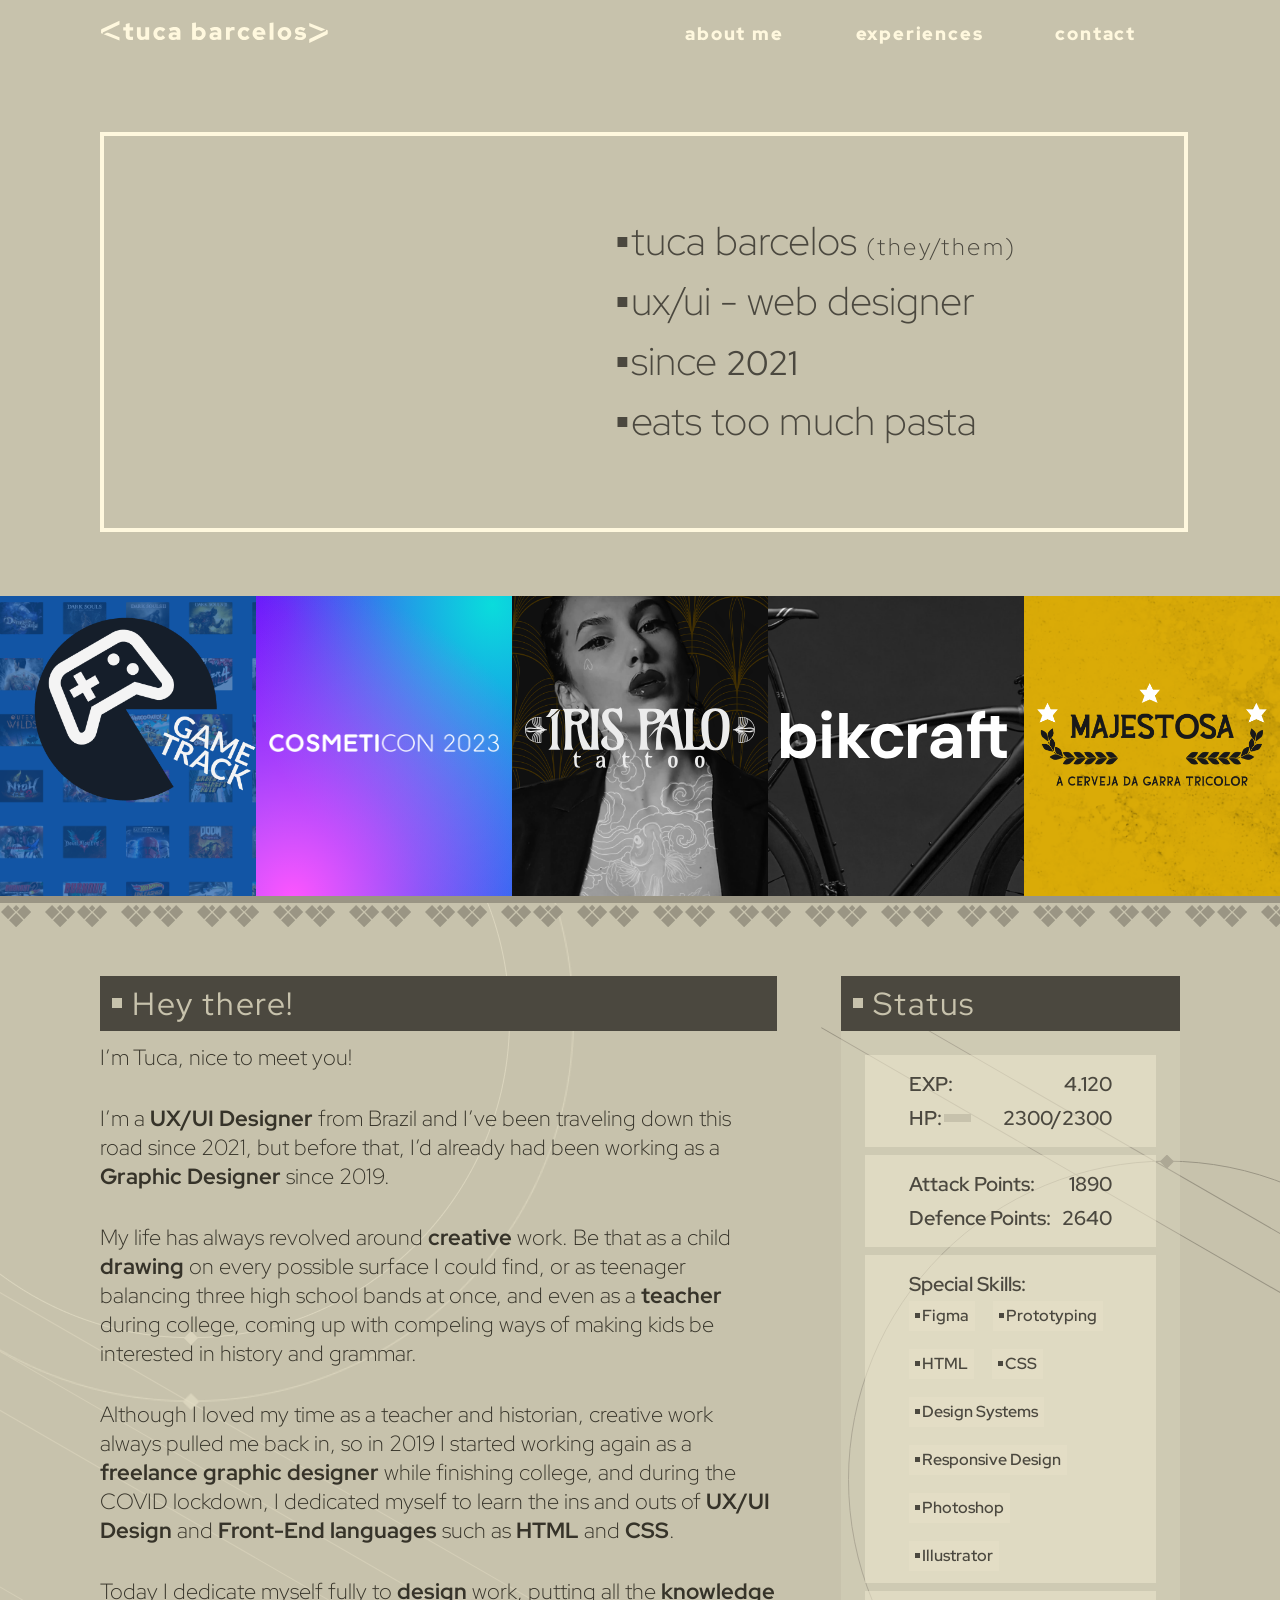
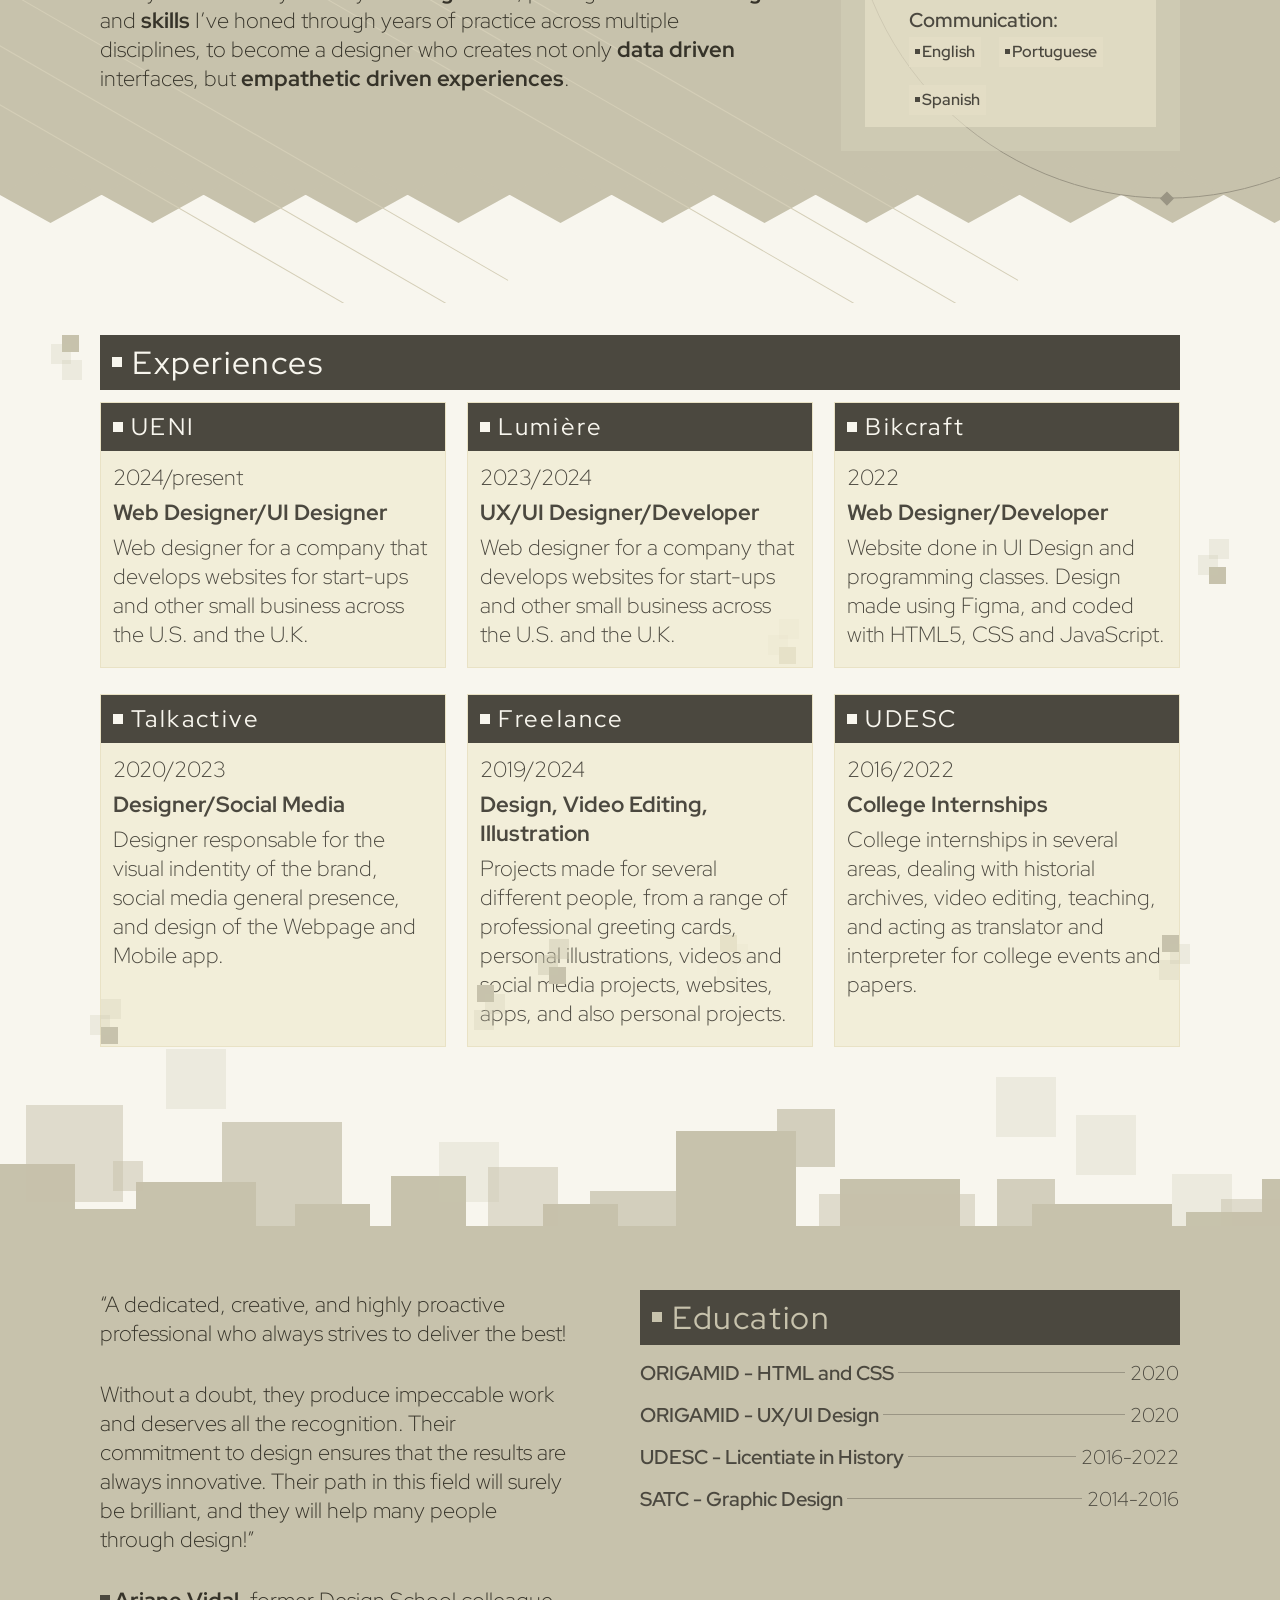
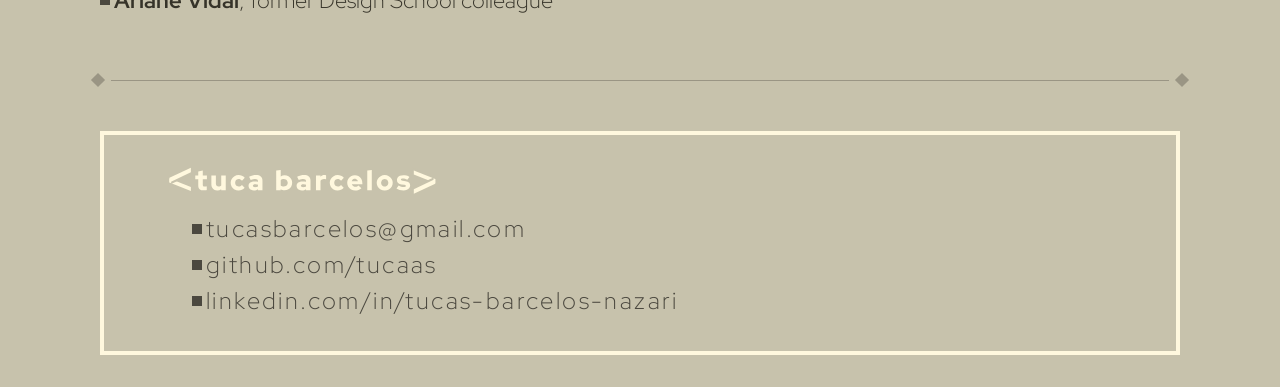
==== index.html @ 13104333 "footer" ====
<!DOCTYPE html>
<html lang="pt-br">

<head>
  <meta charset="UTF-8">
  <meta property='og:title' content='tuca barcelos design' />
  <meta property='og:image' content='https://raw.githubusercontent.com/tucaas/portfolio/main/img/card.png' />
  <meta property='og:description' content='Home page for tucas barcelos design' />
  <meta property='og:url' content='https://tucaas.github.io/portfolio/' />
  <meta property='og:image:width' content='1200' />
  <meta property='og:image:height' content='627' />
  <meta name="viewport" content="width=device-width, initial-scale=1.0">
  <meta property='og:type' content='website' />
  <title>tucas barcelos - UX/UI Designer</title>
  <link rel="icon" type="image/x-icon" href="./img/navicon (3).svg">
  <link rel="preconnect" href="https://fonts.googleapis.com">
  <link rel="preconnect" href="https://fonts.gstatic.com" crossorigin>
  <link href="https://fonts.googleapis.com/css2?family=Red+Hat+Display:ital,wght@0,300;0,400;0,500;0,600;0,700;0,800;0,900;1,300;1,400;1,500;1,600;1,700;1,800;1,900&display=swap" rel="stylesheet">

  <meta name="description" content="UX/UI and Web Designer based in Brazil">
  <link rel="stylesheet" href="./css/style.css">
</head>

<body>
  <header class="container" id="header-menu">
    <div class="header">
      <div class="header-img">
        <a href="./index.html">
          <img src="./img/logo.svg" alt="tuca barcelos">
        </a>
      </div>
      <ul class="header-menu">
        <li><a class="c1 fmenu" href="">about me</a></li>
        <li><a class="c1 fmenu" href="">experiences</a></li>
        <li><a class="c1 fmenu" href="">contact</a></li>
      </ul>
      <div class="dropdown">
        <button class="dropbtn">
          <div class="burger">
            <span></span>
            <span></span>
            <span></span>
            <span></span>
          </div>
        </button>
        <div class="dropdown-content">
          <a class="c1 fmenu" href="./index.html">home</a>
          <a class="c1 fmenu" href="./about.html">about me</a>
          <a class="c1 fmenu" href="./contact.html">contact</a>
        </div>
      </div>
    </div>
  </header>

  <main class="container" id="hero">
    <div class="container-2">
      <div class="frame">
        <div class="outras-info">
          <img class="foto" src="./img/fotobuni.png" alt="">
          <div class="intro-txt">
            <div class="intr-txt-info">
              <div class="tinysquare1"></div>
              <h1 class="fmain nc-c">tuca barcelos <span class="fscroll">(they/them)</span></h1>
            </div>
            <div class="intr-txt-info">
              <div class="tinysquare1"></div>
              <h1 class="fmain nc-c">ux/ui - web designer</h1>
            </div>
            <div class="intr-txt-info">
              <div class="tinysquare1"></div>
              <h1 class="fmain nc-c">since <span class="fn">2021</span></h1>
            </div>
            <div class="intr-txt-info">
              <div class="tinysquare1"></div>
              <h1 class="fmain nc-c">eats too much pasta</h1>
            </div>
          </div>
        </div>
      </div>
    </div>
  </main>


  <section id="work" class="work-bg">
    <div class="portfolio">
      <div class="work work1 gt">
        <div class="gt-bg1"><img src="./img/gt-bg1.png" alt=""></div>
        <div class="gt-bg1-2"><img src="./img/gt-bg1.png" alt=""></div>
        <div class="gt-bg2"><img src="./img/gt-bg2.png" alt=""></div>
        <div class="gt-bg3"><img src="./img/gt-bg2.png" alt=""></div>
        <div class="gt-logo"><img src="./img/gt-logo.png" alt=""></div>
        <div class="link-container">
          <div class="internal-container">
            <h2 class="nc0 fs work-text">game track</h2>
            <div class="separator"></div>
            <a class="link-box" href="">
              <h2 class="nc0 fscroll work-text">ux/ui design - mobile app</h2>
              <h2 class="nc0 fscroll learn-text">learn more</h2>
            </a>
          </div>
        </div>
      </div>
      <div class="work work2 cosmeticon">
        <div class="cosmeticon-title"><img src="./img/COSMETICON 2023.png" alt=""></div>
        <div class="link-container">
          <div class="internal-container">
            <h2 class="nc0 fs work-text">cosmeticon 2023</h2>
            <div class="separator"></div>
            <a class="link-box" href="">
              <h2 class="nc0 fscroll work-text">ux/ui design</h2>
              <h2 class="nc0 fscroll learn-text">learn more</h2>
            </a>
          </div>
        </div>
      </div>
      <div class="work work3 iris">
        <div class="iris-bg2"><img src="./img/íris header 6 1.png" alt=""></div>
        <div class="iris-logo"><img src="./img/logo desktop w.svg" alt=""></div>
        <div class="link-container">
          <div class="internal-container">
            <h2 class="nc0 fs work-text">íris palo tattoo</h2>
            <div class="separator"></div>
            <a class="link-box" href="">
              <h2 class="nc0 fscroll work-text">ux/ui design - graphic design</h2>
              <h2 class="nc0 fscroll learn-text">learn more</h2>
            </a>
          </div>
        </div>
      </div>
      <div class="work work4 bike">
        <div class="bike-title"><img src="./img/bikcraft.svg" alt=""></div>
        <div class="link-container">
          <div class="internal-container">
            <h2 class="nc0 fs work-text">bikcraft</h2>
            <div class="separator"></div>
            <a class="link-box" href="">
              <h2 class="nc0 fscroll work-text">ux/ui design</h2>
              <h2 class="nc0 fscroll learn-text">learn more</h2>
            </a>
          </div>
        </div>
      </div>
      <div class="work work5 majestosa">
        <div class="majestosa-title"><img src="./img/majestosa.png" alt=""></div>
        <div class="link-container">
          <div class="internal-container">
            <h2 class="nc0 fs work-text">majestosa</h2>
            <div class="separator"></div>
            <a class="link-box" href="">
              <h2 class="nc0 fscroll work-text">graphic design</h2>
              <h2 class="nc0 fscroll learn-text">learn more</h2>
            </a>
          </div>
        </div>
      </div>
    </div>
    <div class="separator-port"></div>
  </section>

  <section id="about" class="about-bg">
    <div class="spinny1">
      <img class="spinny-in" src="./img/spinny.png" alt="">
      <img class="spinny-out" src="./img/spinny.png" alt="">
      <div class="lines-1">
        <div class="line1"></div>
        <div class="line1"></div>
        <div class="line1"></div>
      </div>
      <div class="lines-2">
        <div class="line1"></div>
        <div class="line1"></div>
        <div class="line1"></div>
      </div>
    </div>
    <div class="spinny-2">
      <img class="spinny-r" src="./img/spinny2.svg" alt="">
      <div class="lines-3">
        <div class="line7"></div>
        <div class="line7"></div>
      </div>
    </div>
    <div class="container about">
      <div class="about-txt">
        <div class="about-title">
          <div class="tinysquare"></div>
          <h3 class="nc3 st">Hey there!</h3>
        </div>
        <div class="about-txt-long">
          <p class="nc-c1 sp">I’m Tuca, nice to meet you!</p>
          <p class="nc-c1 sp">I’m a <strong>UX/UI Designer</strong> from Brazil and I’ve been traveling down this road since 2021, but before that, I’d already had been working as a <strong>Graphic Designer</strong> since 2019. </p>
          <p class="nc-c1 sp">My life has always revolved around <strong>creative</strong> work. Be that as a child <strong>drawing</strong> on every possible surface I could find, or as teenager balancing three high school bands at once, and even as a <strong>teacher</strong> during college, coming up with compeling ways of making kids be interested in history and grammar.</p>
          <p class="nc-c1 sp">Although I loved my time as a teacher and historian, creative work always pulled me back in, so in 2019 I started working again as a <strong>freelance graphic designer</strong> while finishing college, and during the COVID lockdown, I dedicated myself to learn the ins and outs of <strong>UX/UI Design</strong> and <strong>Front-End languages</strong> such as <strong>HTML</strong> and <strong>CSS</strong>.</p>
          <p class="nc-c1 sp">Today I dedicate myself fully to <strong>design</strong> work, putting all the <strong>knowledge</strong> and <strong>skills</strong> I’ve honed through years of practice across multiple disciplines, to become a designer who creates not only <strong>data driven</strong> interfaces, but <strong>empathetic driven experiences</strong>.</p>
        </div>
      </div>
      <div class="status-box">
        <div class="about-title">
          <div class="tinysquare"></div>
          <h3 class="nc3 st">Status</h3>
        </div>
        <div class="status-box-bg">
          <div class="status-internal">
            <div class="exp">
              <p class="f1 nc-c">EXP:</p>
              <p class="f1 nc-c">4.120</p>
            </div>
            <div class="hp">
              <p class="f1 nc-c hp-bar">HP:</p>
              <div class="hp-bar-sep"></div>
              <p class="f1 nc-c">2300/2300</p>
            </div>
          </div>
          <div class="status-internal">
            <div class="exp">
              <p class="f1 nc-c">Attack Points:</p>
              <p class="f1 nc-c">1890</p>
            </div>
            <div class="hp">
              <p class="f1 nc-c">Defence Points:</p>
              <p class="f1 nc-c">2640</p>
            </div>
          </div>
          <div class="status-internal">
            <div class="exp">
              <p class="f1 nc-c">Special Skills:</p>
            </div>
            <div class="skills">
              <div class="skill">
                <p class="f2 nc-c">Figma</p>
              </div>
              <div class="skill">
                <p class="f2 nc-c">Prototyping</p>
              </div>
              <div class="skill">
                <p class="f2 nc-c">HTML</p>
              </div>
              <div class="skill">
                <p class="f2 nc-c">CSS</p>
              </div>
              <div class="skill">
                <p class="f2 nc-c">Design Systems</p>
              </div>
              <div class="skill">
                <p class="f2 nc-c">Responsive Design</p>
              </div>
              <div class="skill">
                <p class="f2 nc-c">Photoshop</p>
              </div>
              <div class="skill">
                <p class="f2 nc-c">Illustrator</p>
              </div>
            </div>
          </div>
          <div class="status-internal">
            <div class="exp">
              <p class="f1 nc-c">Communication:</p>
            </div>
            <div class="skills">
              <div class="skill">
                <p class="f2 nc-c">English</p>
              </div>
              <div class="skill">
                <p class="f2 nc-c">Portuguese</p>
              </div>
              <div class="skill">
                <p class="f2 nc-c">Spanish</p>
              </div>
            </div>
          </div>
        </div>
      </div>
    </div>
    </div>
    <div class="separator-about"></div>
  </section>

  <section id="experiences" class="experiences">
    <div class="floaty-bits">
      <div class="floaty floaty1"><img src="./img/floaty.svg" alt=""></div>
      <div class="floaty floaty2"><img src="./img/floaty.svg" alt=""></div>
      <div class="floaty floaty3"><img src="./img/floaty.svg" alt=""></div>
      <div class="floaty floaty4"><img src="./img/floaty.svg" alt=""></div>
      <div class="floaty floaty5"><img src="./img/floaty.svg" alt=""></div>
      <div class="floaty floaty6"><img src="./img/floaty.svg" alt=""></div>
      <div class="floaty floaty7"><img src="./img/floaty.svg" alt=""></div>
      <div class="floaty floaty8"><img src="./img/floaty.svg" alt=""></div>
      <div class="floaty floaty9"><img src="./img/floaty.svg" alt=""></div>
    </div>
    <div class="container epxs">
      <div class="experiences-title">
        <div class="tinysquare-clear"></div>
        <h3 class="nc st">Experiences</h3>
      </div>
      <div class="exp-blocks">
        <div class="exp-block">
          <div class="exp-title">
            <div class="tinysquare-full"></div>
            <h3 class="nc f3">UENI</h3>
          </div>
          <div class="exp-txt">
            <p class="sp nc-c">2024/present</p>
            <p class="sp nc-c"><strong>Web Designer/UI Designer</strong></p>
            <p class="sp nc-c">Web designer for a company that develops websites for start-ups and other small business across the U.S. and the U.K.</p>
          </div>
        </div>
        <div class="exp-block">
          <div class="exp-title">
            <div class="tinysquare-full"></div>
            <h3 class="nc f3">Lumière</h3>
          </div>
          <div class="exp-txt">
            <p class="sp nc-c">2023/2024</p>
            <p class="sp nc-c"><strong>UX/UI Designer/Developer </strong></p>
            <p class="sp nc-c">Web designer for a company that develops websites for start-ups and other small business across the U.S. and the U.K.</p>
          </div>
        </div>
        <div class="exp-block">
          <div class="exp-title">
            <div class="tinysquare-full"></div>
            <h3 class="nc f3">Bikcraft</h3>
          </div>
          <div class="exp-txt">
            <p class="sp nc-c">2022</p>
            <p class="sp nc-c"><strong>Web Designer/Developer </strong></p>
            <p class="sp nc-c">Website done in UI Design and programming classes. Design made using Figma, and coded with HTML5, CSS and JavaScript.</p>
          </div>
        </div>
        <div class="exp-block">
          <div class="exp-title">
            <div class="tinysquare-full"></div>
            <h3 class="nc f3">Talkactive</h3>
          </div>
          <div class="exp-txt">
            <p class="sp nc-c">2020/2023</p>
            <p class="sp nc-c"><strong>Designer/Social Media</strong></p>
            <p class="sp nc-c">Designer responsable for the visual indentity of the brand, social media general presence, and design of the Webpage and Mobile app.</p>
          </div>
        </div>
        <div class="exp-block">
          <div class="exp-title">
            <div class="tinysquare-full"></div>
            <h3 class="nc f3">Freelance</h3>
          </div>
          <div class="exp-txt">
            <p class="sp nc-c">2019/2024</p>
            <p class="sp nc-c"><strong>Design, Video Editing, Illustration </strong></p>
            <p class="sp nc-c">Projects made for several different people, from a range of professional greeting cards, personal illustrations, videos and social media projects, websites, apps, and also personal projects.</p>
          </div>
        </div>
        <div class="exp-block">
          <div class="exp-title">
            <div class="tinysquare-full"></div>
            <h3 class="nc f3">UDESC</h3>
          </div>
          <div class="exp-txt">
            <p class="sp nc-c">2016/2022</p>
            <p class="sp nc-c"><strong>College Internships</strong></p>
            <p class="sp nc-c">College internships in several areas, dealing with historial archives, video editing, teaching, and acting as translator and interpreter for college events and papers. </p>
          </div>
        </div>
      </div>
    </div>
    <div class="separator-exp"></div>
  </section>

  <section id="education" class="education-bg">
    <div class="container education">
      <div class="reviews">
        <div class="review-txt">
          <p class="nc-c1 sp">“A dedicated, creative, and highly proactive professional who always strives to deliver the best!</p>
          <p class="nc-c1 sp">Without a doubt, they produce impeccable work and deserves all the recognition. Their commitment to design ensures that the results are always innovative. Their path in this field will surely be brilliant, and they will help many people through design!”</p>
          <div class="friend">
            <div class="tinysquare1"></div>
            <p class="nc-c1 sp">
              <strong>Ariane Vidal</strong>, former Design School colleague
            </p>
          </div>
        </div>
      </div>
      <div class="education-box">
        <div class="about-title">
          <div class="tinysquare"></div>
          <h3 class="nc3 st">Education</h3>
        </div>
        <div class="educations">
          <div class="edu-internal">
            <p class="f1 nc-c place">ORIGAMID - HTML and CSS</p>
            <div class="separator-edu"></div>
            <p class="f1-l nc-c year">2020</p>
          </div>
          <div class="edu-internal">
            <p class="f1 nc-c place">ORIGAMID - UX/UI Design</p>
            <div class="separator-edu"></div>
            <p class="f1-l nc-c year">2020</p>
          </div>
          <div class="edu-internal">
            <p class="f1 nc-c place">UDESC - Licentiate in History</p>
            <div class="separator-edu"></div>
            <p class="f1-l nc-c year">2016-2022</p>
          </div>
          <div class="edu-internal">
            <p class="f1 nc-c place">SATC - Graphic Design</p>
            <div class="separator-edu"></div>
            <p class="f1-l nc-c year">2014-2016</p>
          </div>
        </div>
      </div>
    </div>
    <div class="container">
      <div class="separator-edu-bottom"></div>
    </div>
  </section>

  <footer class="footer-bg">
    <div class="container">
      <div class="footer">
        <div class="footer-img">
          <a href="#header"><img src="./img/logo.svg" alt="tucas barcelos"></a>
        </div>
        <div class="footer-menu">
          <ul class=>
            <li>
              <div class="tinysquare1"></div><a class="email nc-c fscroll" href="mailto:tucasbarcelos@gmail.com">tucasbarcelos@gmail.com</a>
            </li>
            <li>
              <div class="tinysquare1"></div><a class="git nc-c fscroll" href="https://github.com/tucaas">github.com/tucaas</a>
            </li>
            <li>
              <div class="tinysquare1"></div><a class="linke nc-c fscroll" href="https://www.linkedin.com/in/tucas-barcelos-nazari/">linkedin.com/in/tucas-barcelos-nazari</a>
            </li>
          </ul>
        </div>
      </div>
    </div>
  </footer>

</body>


</html>
---- css/style.css ----
@import "./utilities/global.css";
@import "./utilities/colors.css";
@import "./utilities/font.css";

@import "./home/home.css";
@import "./home/about.css";
@import "./home/exp.css";
@import "./home/port.css";
@import "./home/edu.css";

@import "./projects/gametrack.css";
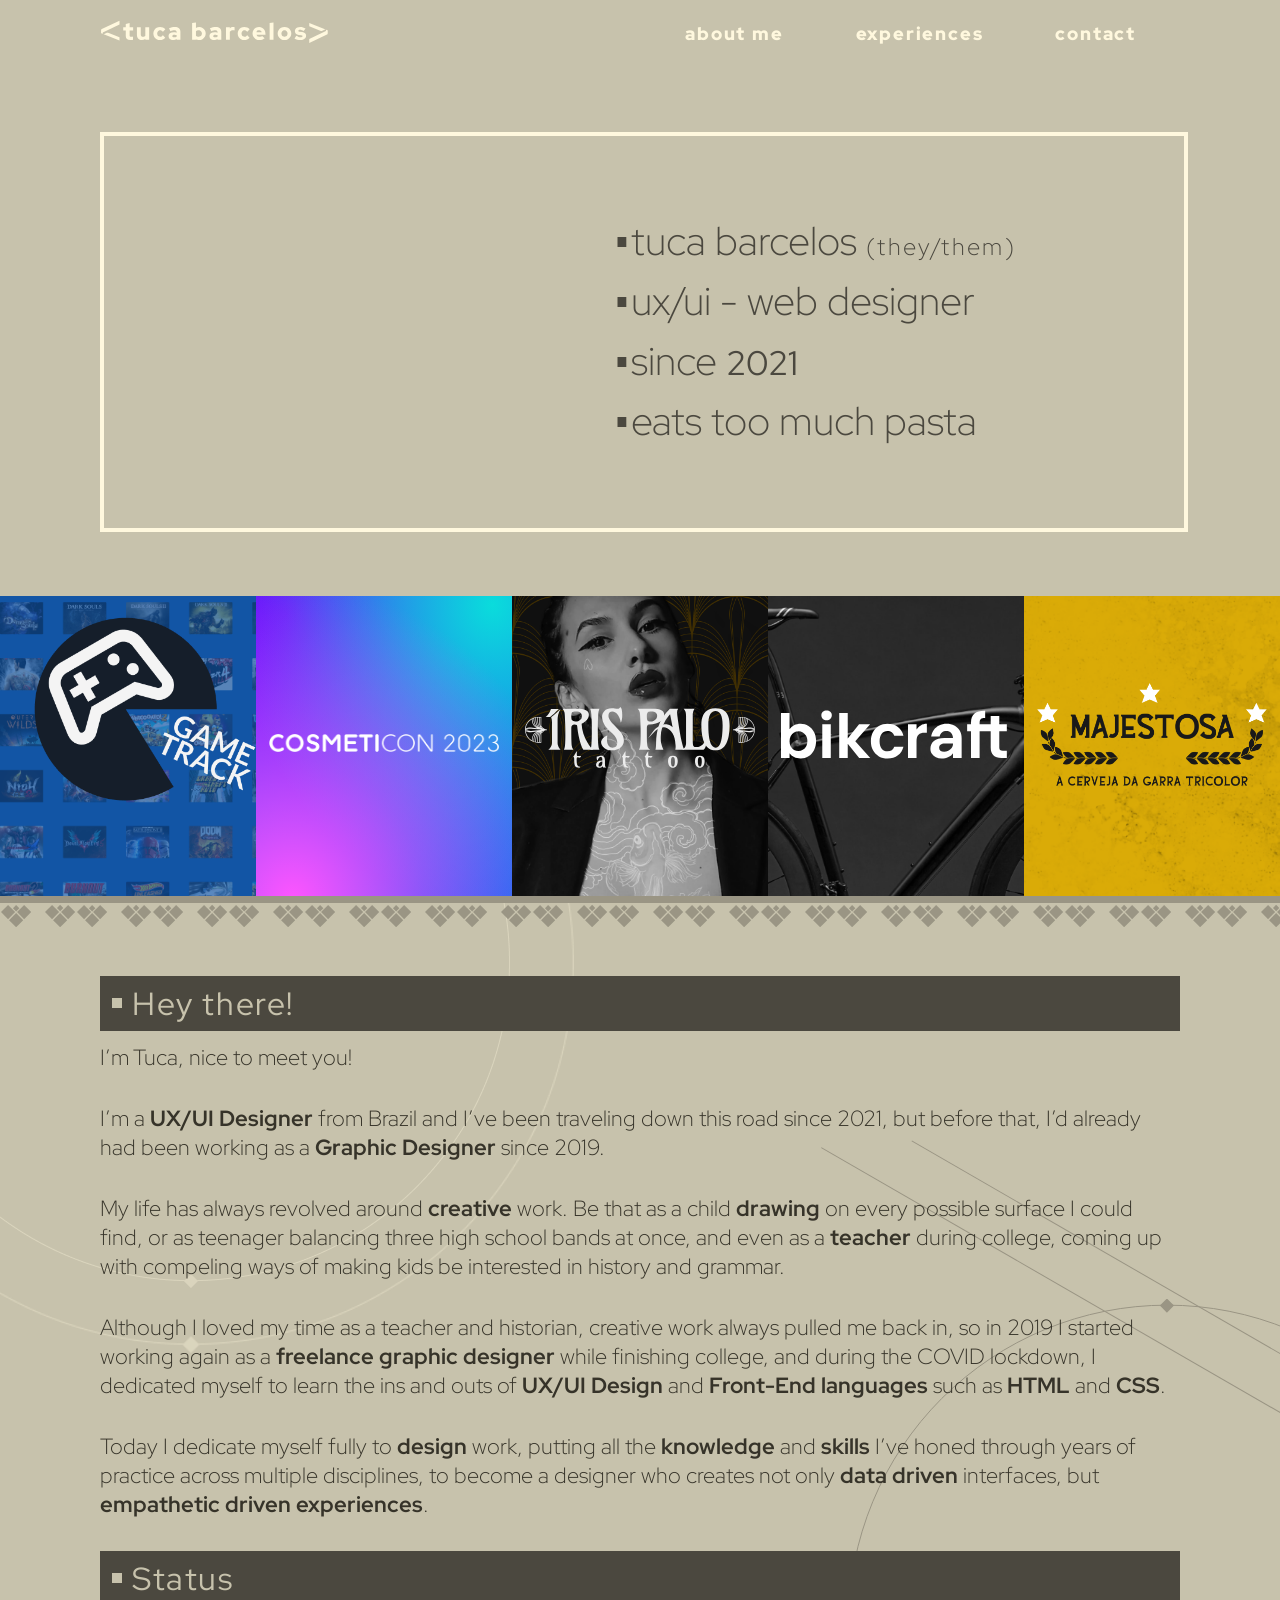
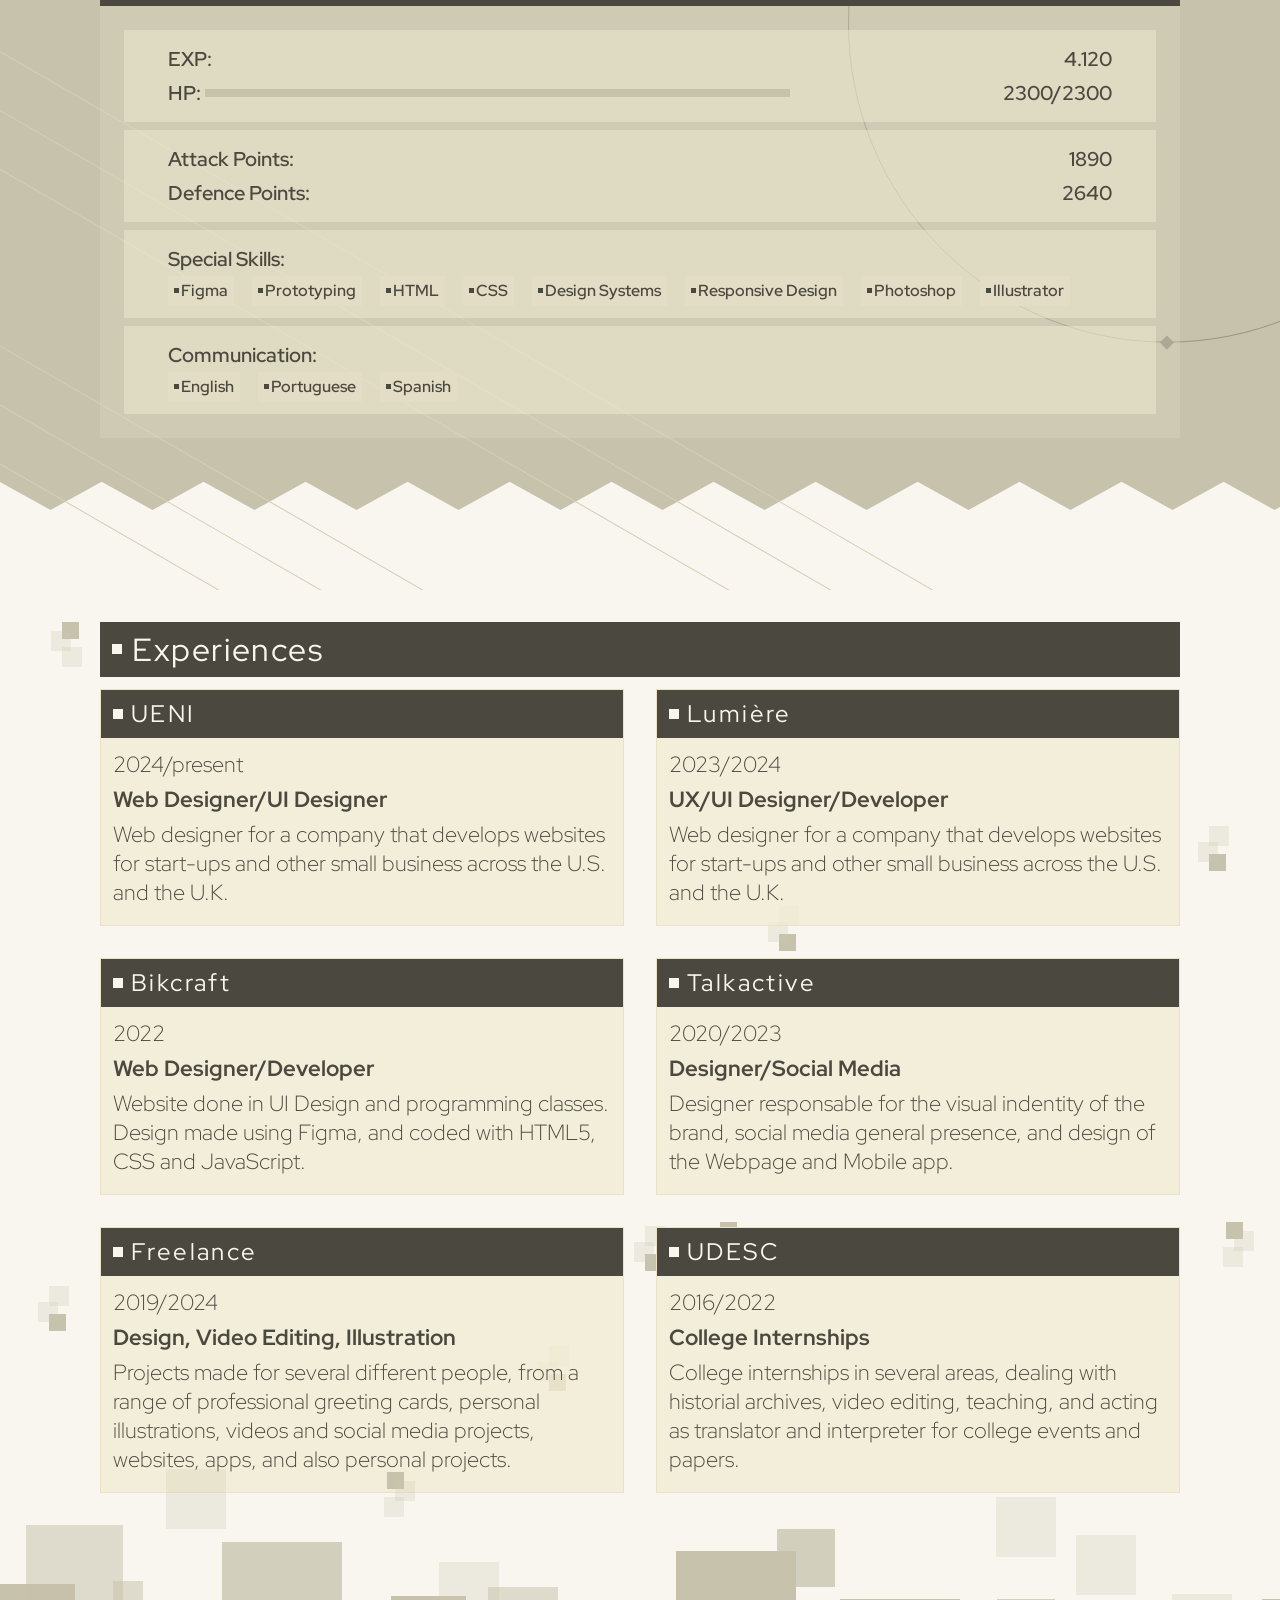
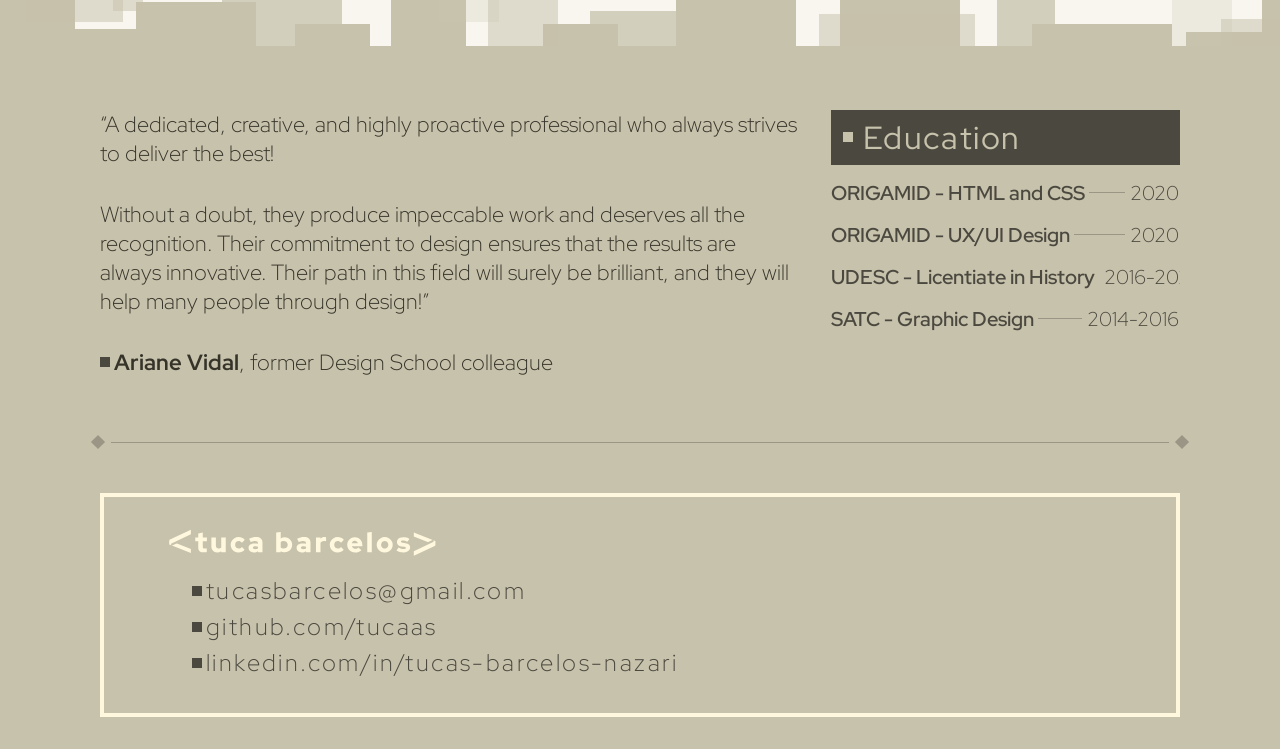
==== commit d122eb32: "mobile" ====
--- a/index.html
+++ b/index.html
@@ -205,8 +205,10 @@
               <p class="f1 nc-c">4.120</p>
             </div>
             <div class="hp">
-              <p class="f1 nc-c hp-bar">HP:</p>
-              <div class="hp-bar-sep"></div>
+              <div class="left-align">
+                <p class="f1 nc-c hp-bar">HP:</p>
+                <div class="hp-bar-sep"></div>
+              </div>
               <p class="f1 nc-c">2300/2300</p>
             </div>
           </div>
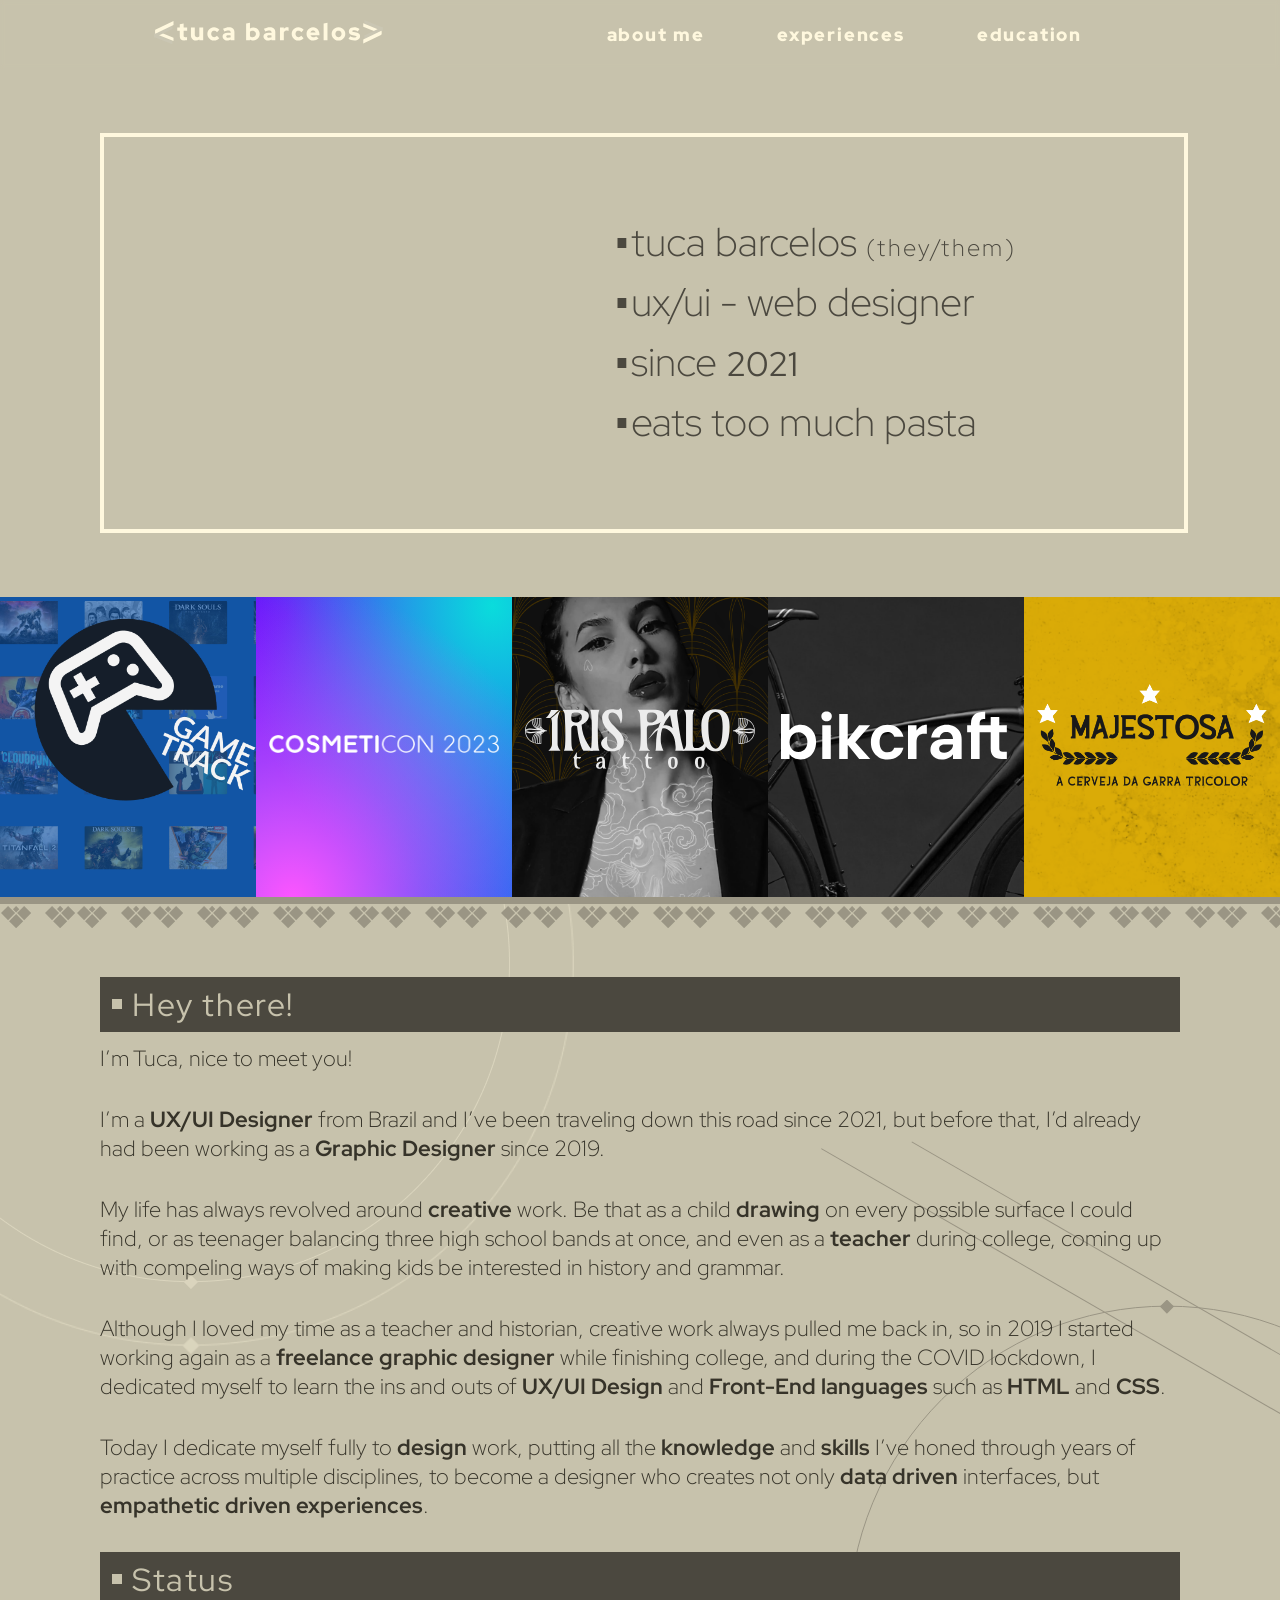
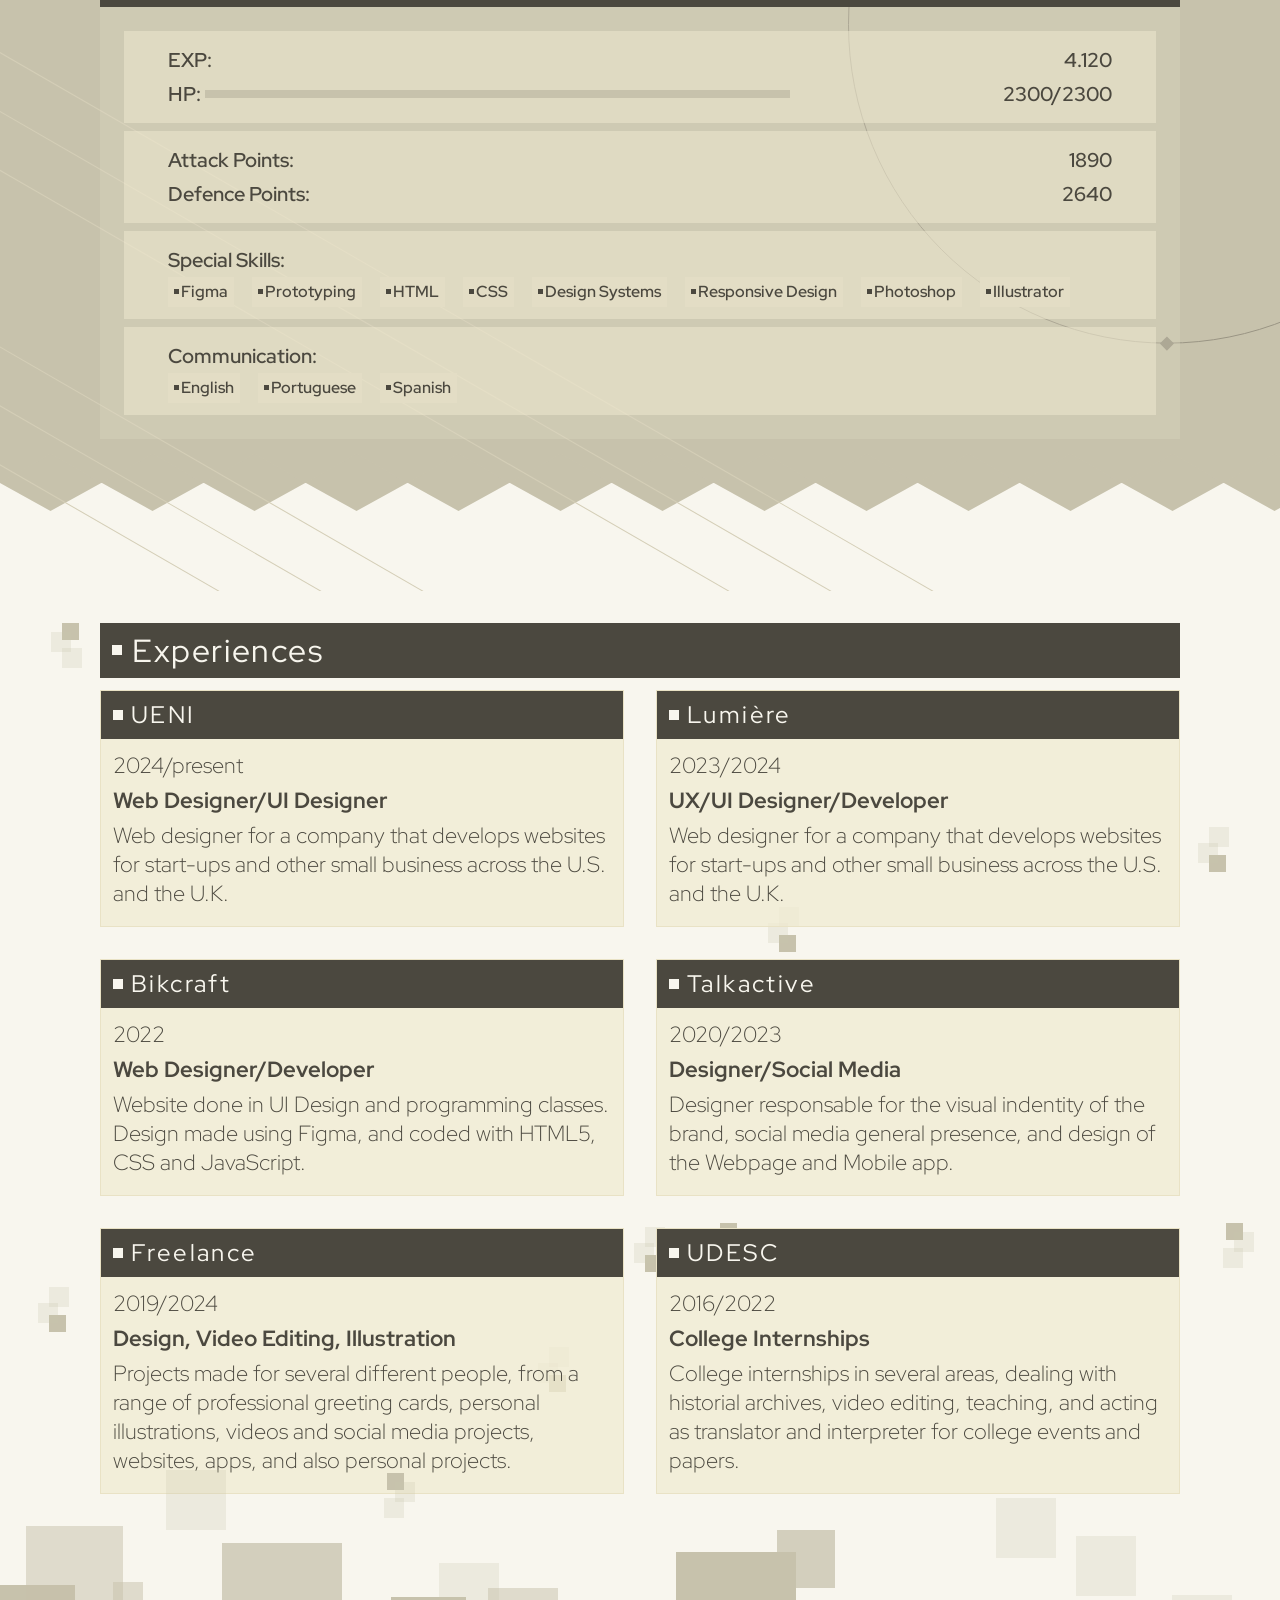
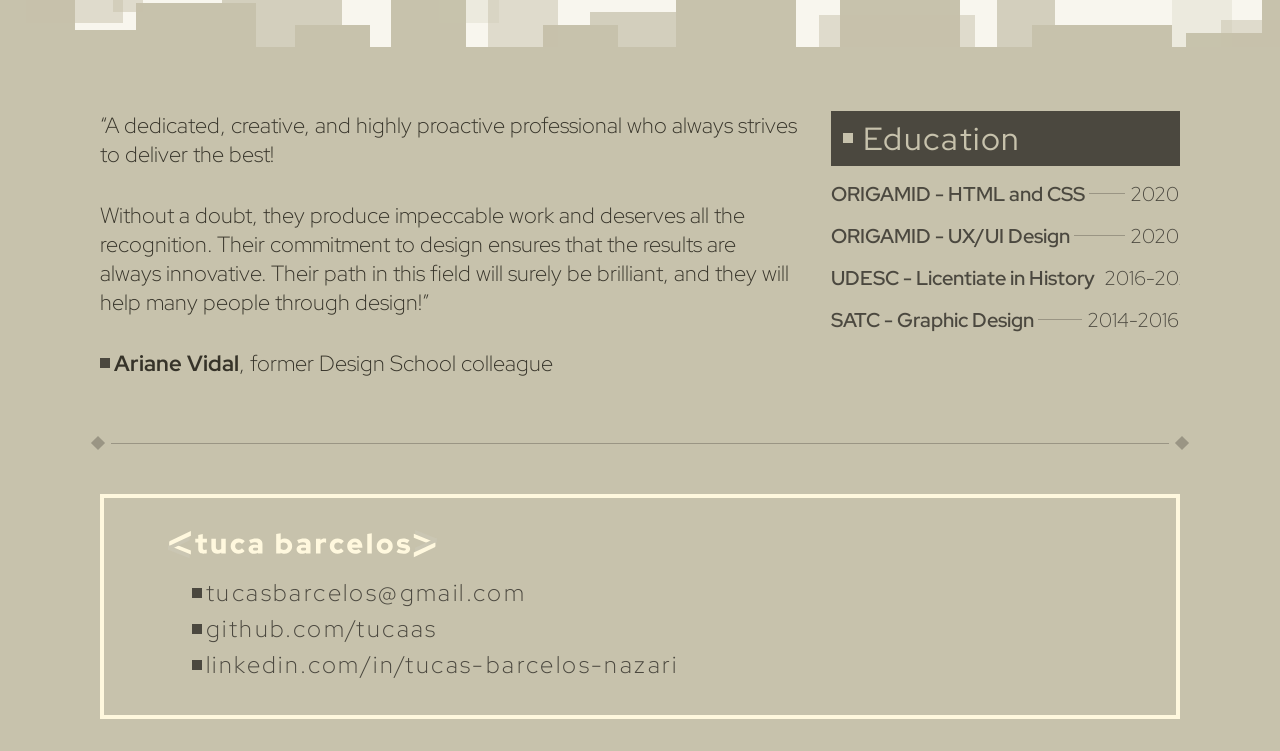
==== commit c6f99826: "new pages" ====
--- a/index.html
+++ b/index.html
@@ -19,36 +19,22 @@
 
   <meta name="description" content="UX/UI and Web Designer based in Brazil">
   <link rel="stylesheet" href="./css/style.css">
+  <script src="./js/script.js"></script>
 </head>
 
 <body>
-  <header class="container" id="header-menu">
-    <div class="header">
+  <header class="header-bg" id="header-menu">
+    <div class="container header">
       <div class="header-img">
-        <a href="./index.html">
-          <img src="./img/logo.svg" alt="tuca barcelos">
+        <a href="#header-menu">
+          <img src="./img/logo-n.svg" alt="tuca barcelos">
         </a>
       </div>
       <ul class="header-menu">
-        <li><a class="c1 fmenu" href="">about me</a></li>
-        <li><a class="c1 fmenu" href="">experiences</a></li>
-        <li><a class="c1 fmenu" href="">contact</a></li>
+        <li><a class="c1 fmenu" href="/#about">about me</a></li>
+        <li><a class="c1 fmenu" href="/#experiences">experiences</a></li>
+        <li><a class="c1 fmenu" href="/#education">education</a></li>
       </ul>
-      <div class="dropdown">
-        <button class="dropbtn">
-          <div class="burger">
-            <span></span>
-            <span></span>
-            <span></span>
-            <span></span>
-          </div>
-        </button>
-        <div class="dropdown-content">
-          <a class="c1 fmenu" href="./index.html">home</a>
-          <a class="c1 fmenu" href="./about.html">about me</a>
-          <a class="c1 fmenu" href="./contact.html">contact</a>
-        </div>
-      </div>
     </div>
   </header>
 
@@ -84,8 +70,7 @@
   <section id="work" class="work-bg">
     <div class="portfolio">
       <div class="work work1 gt">
-        <div class="gt-bg1"><img src="./img/gt-bg1.png" alt=""></div>
-        <div class="gt-bg1-2"><img src="./img/gt-bg1.png" alt=""></div>
+        <div class="gt-bg-movin"></div>
         <div class="gt-bg2"><img src="./img/gt-bg2.png" alt=""></div>
         <div class="gt-bg3"><img src="./img/gt-bg2.png" alt=""></div>
         <div class="gt-logo"><img src="./img/gt-logo.png" alt=""></div>
@@ -93,7 +78,7 @@
           <div class="internal-container">
             <h2 class="nc0 fs work-text">game track</h2>
             <div class="separator"></div>
-            <a class="link-box" href="">
+            <a class="link-box" href="./gt.html">
               <h2 class="nc0 fscroll work-text">ux/ui design - mobile app</h2>
               <h2 class="nc0 fscroll learn-text">learn more</h2>
             </a>
@@ -106,7 +91,7 @@
           <div class="internal-container">
             <h2 class="nc0 fs work-text">cosmeticon 2023</h2>
             <div class="separator"></div>
-            <a class="link-box" href="">
+            <a class="link-box" href="./cosmeticon.html">
               <h2 class="nc0 fscroll work-text">ux/ui design</h2>
               <h2 class="nc0 fscroll learn-text">learn more</h2>
             </a>
@@ -120,7 +105,7 @@
           <div class="internal-container">
             <h2 class="nc0 fs work-text">íris palo tattoo</h2>
             <div class="separator"></div>
-            <a class="link-box" href="">
+            <a class="link-box" href="./iris.html">
               <h2 class="nc0 fscroll work-text">ux/ui design - graphic design</h2>
               <h2 class="nc0 fscroll learn-text">learn more</h2>
             </a>
@@ -133,7 +118,7 @@
           <div class="internal-container">
             <h2 class="nc0 fs work-text">bikcraft</h2>
             <div class="separator"></div>
-            <a class="link-box" href="">
+            <a class="link-box" href="./bikcraft.html">
               <h2 class="nc0 fscroll work-text">ux/ui design</h2>
               <h2 class="nc0 fscroll learn-text">learn more</h2>
             </a>
@@ -146,7 +131,7 @@
           <div class="internal-container">
             <h2 class="nc0 fs work-text">majestosa</h2>
             <div class="separator"></div>
-            <a class="link-box" href="">
+            <a class="link-box" href="./majestosa.html">
               <h2 class="nc0 fscroll work-text">graphic design</h2>
               <h2 class="nc0 fscroll learn-text">learn more</h2>
             </a>
@@ -417,7 +402,7 @@
     <div class="container">
       <div class="footer">
         <div class="footer-img">
-          <a href="#header"><img src="./img/logo.svg" alt="tucas barcelos"></a>
+          <a href="#header-menu"><img src="./img/logo-n.svg" alt="tucas barcelos"></a>
         </div>
         <div class="footer-menu">
           <ul class=>
--- a/css/style.css
+++ b/css/style.css
@@ -8,4 +8,6 @@
 @import "./home/port.css";
 @import "./home/edu.css";
 
+@import "./works/gt.css";
+
 @import "./projects/gametrack.css";
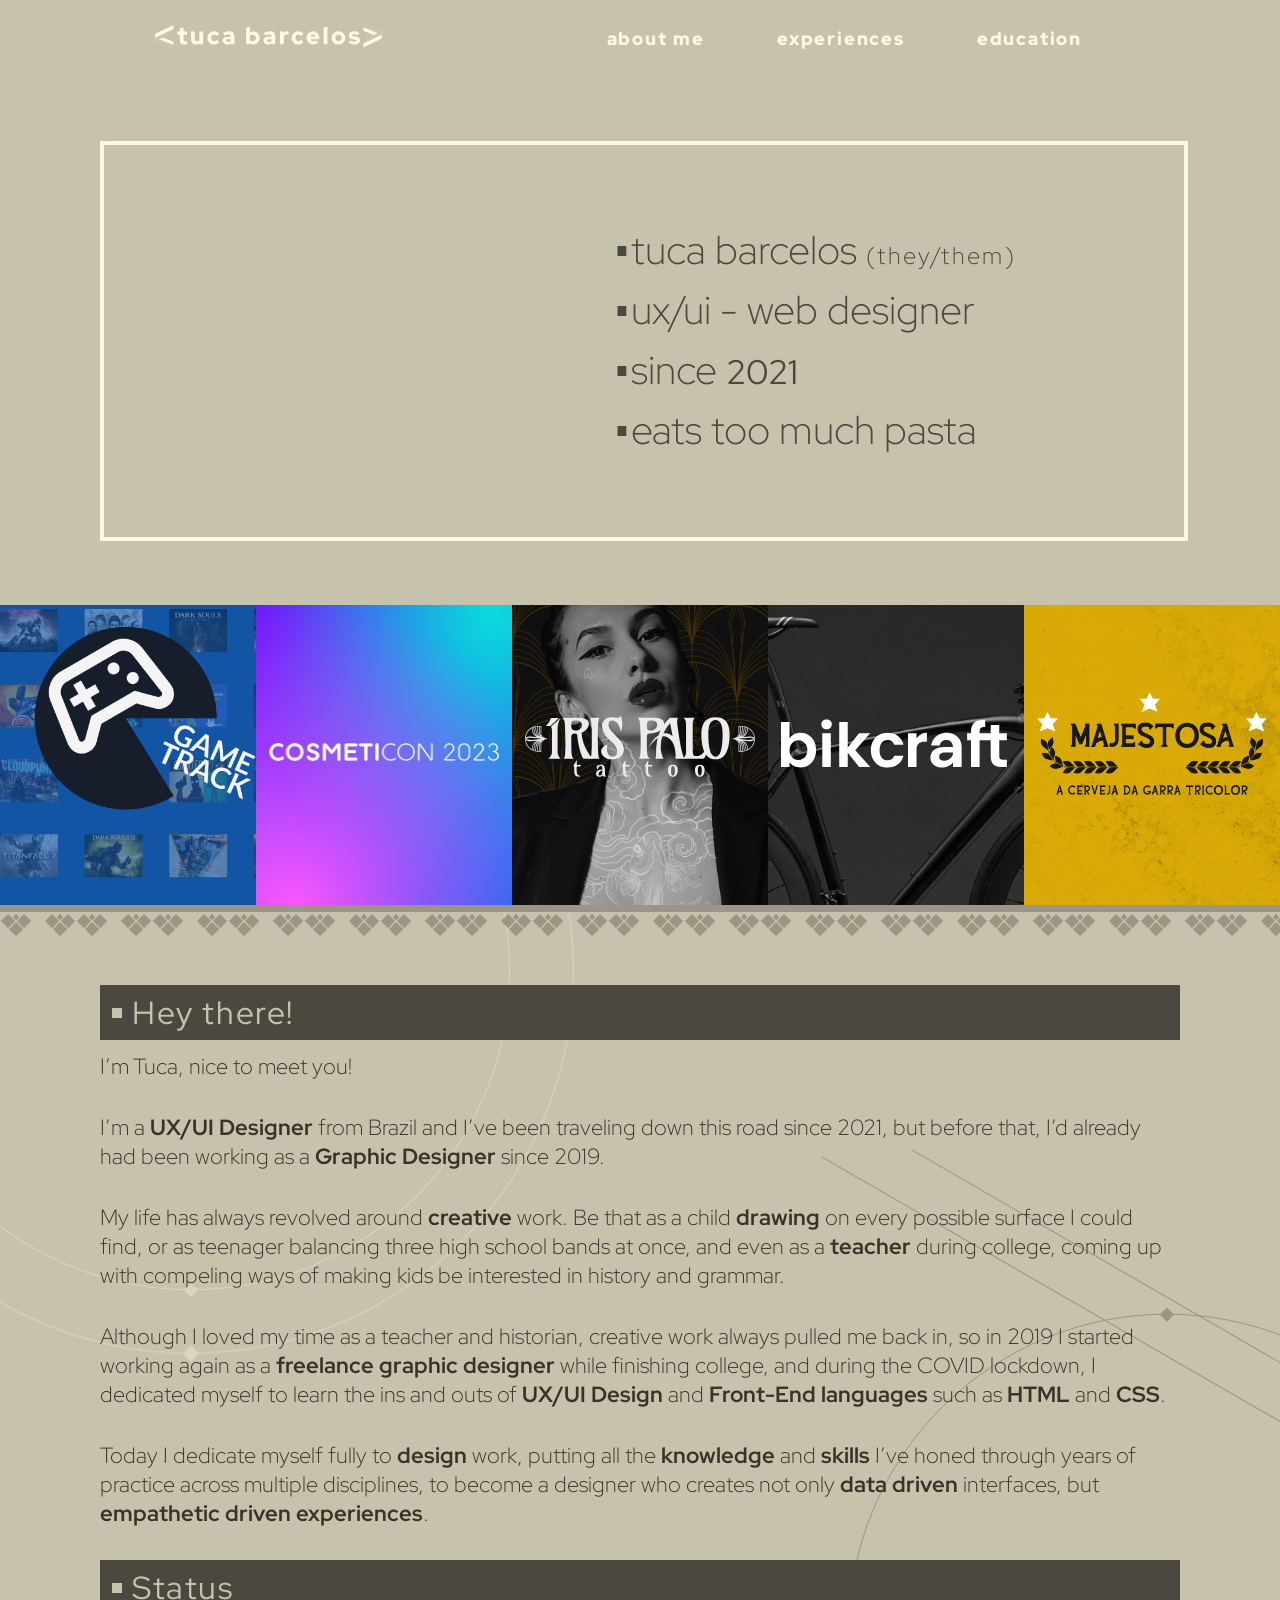
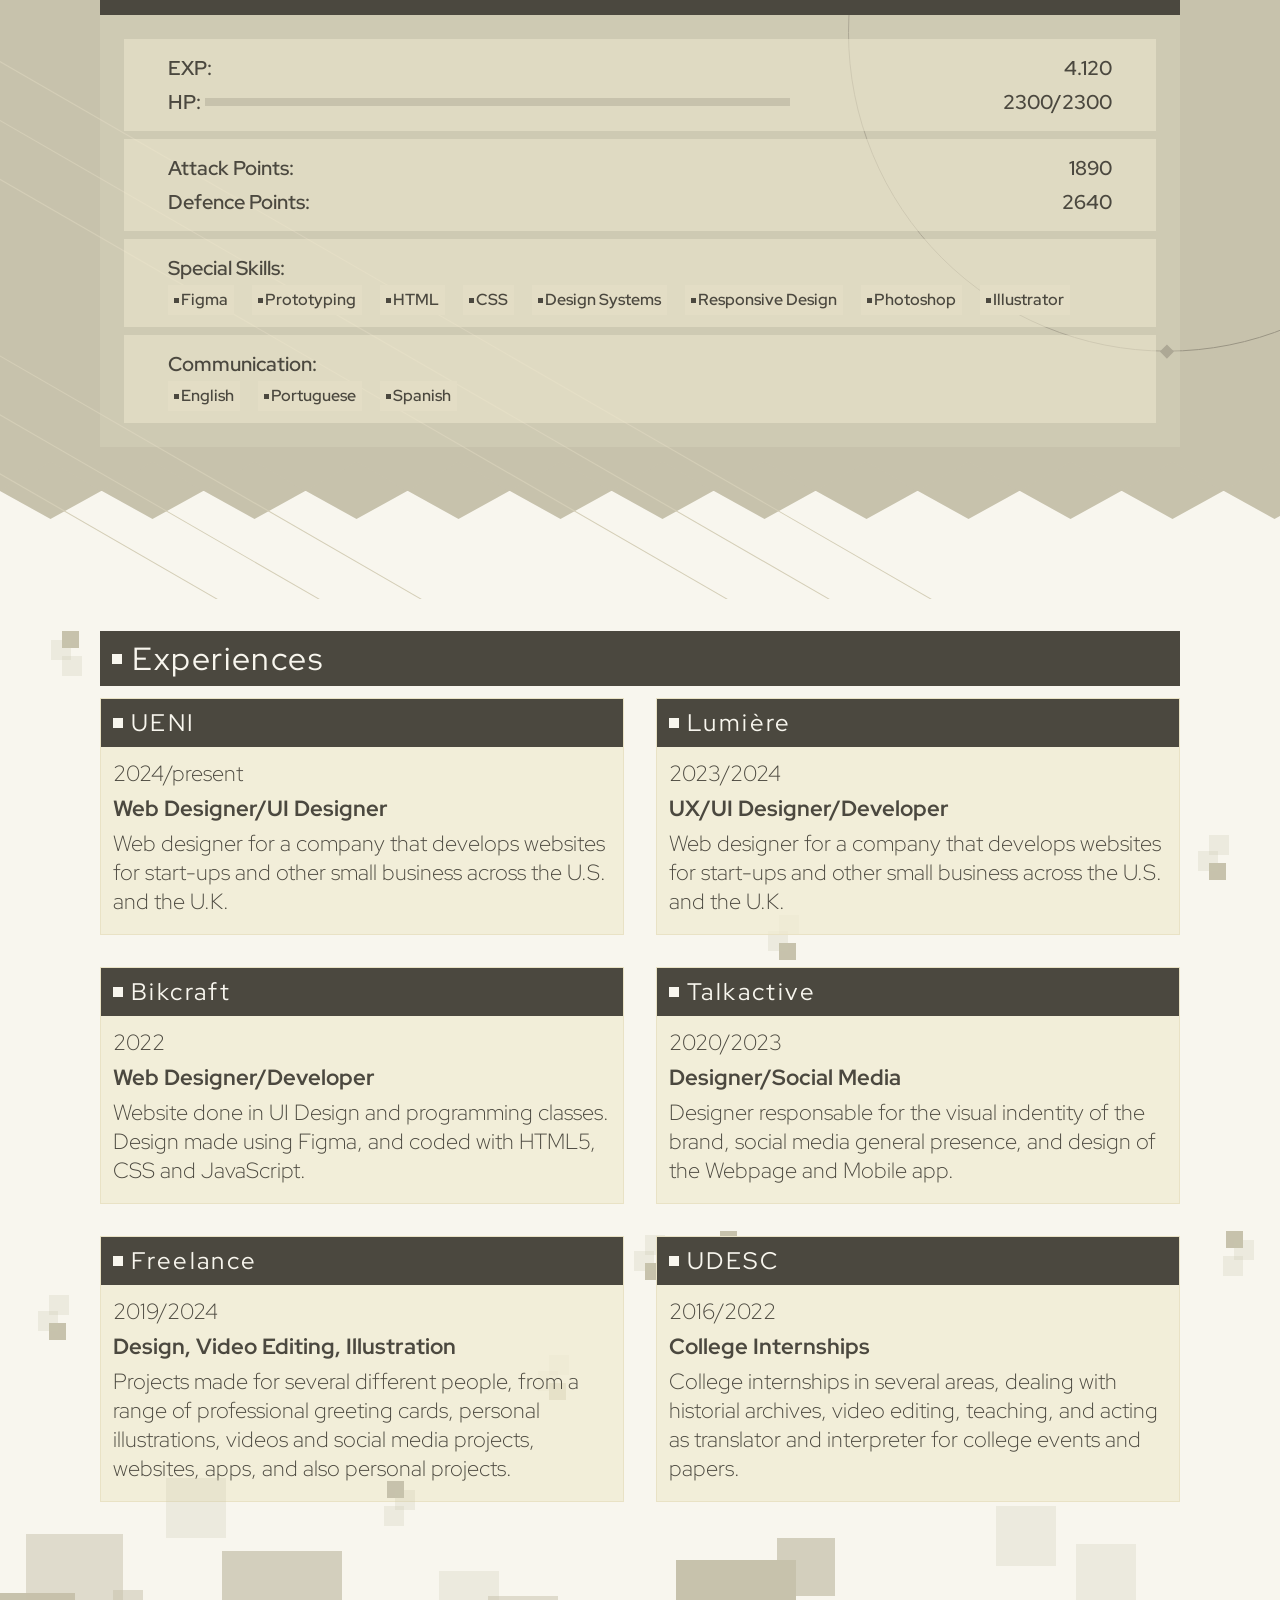
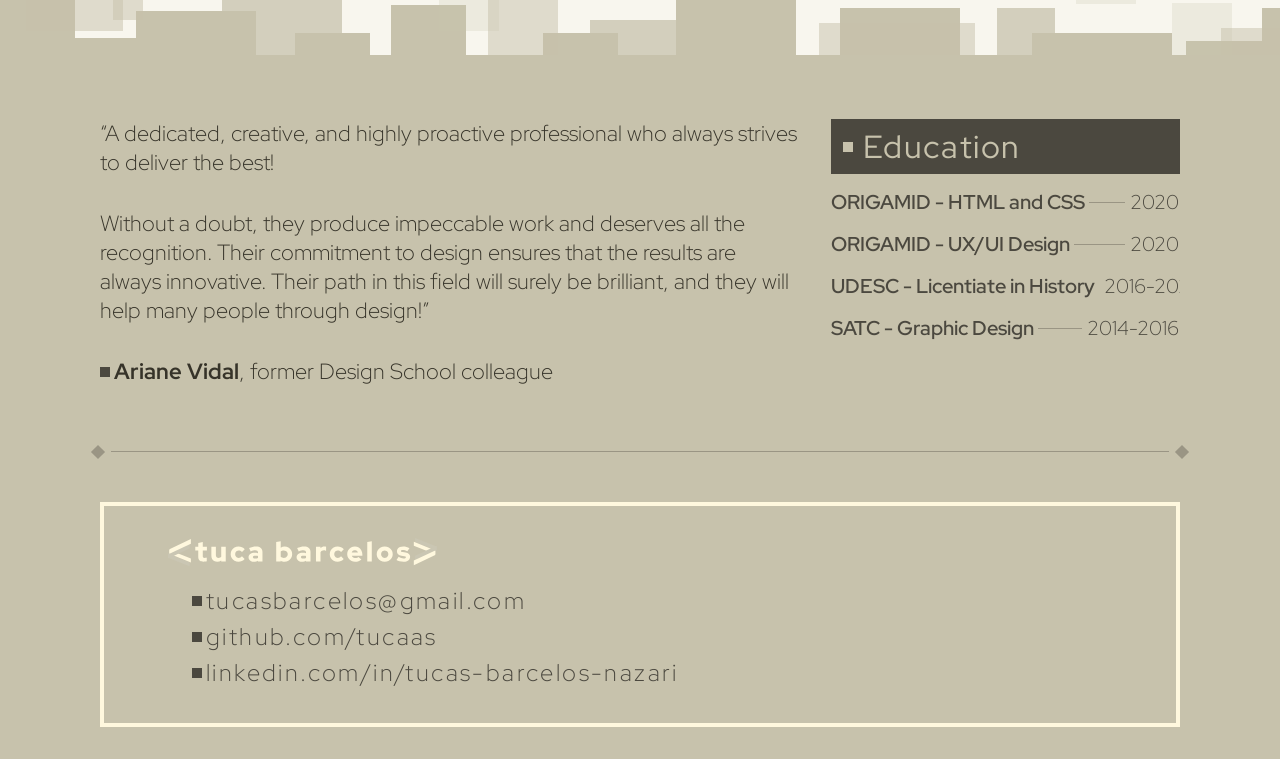
==== commit e46d272f: "new page and link fixes" ====
--- a/index.html
+++ b/index.html
@@ -31,9 +31,9 @@
         </a>
       </div>
       <ul class="header-menu">
-        <li><a class="c1 fmenu" href="/#about">about me</a></li>
-        <li><a class="c1 fmenu" href="/#experiences">experiences</a></li>
-        <li><a class="c1 fmenu" href="/#education">education</a></li>
+        <li><a class="c1 fmenu" href="#about">about me</a></li>
+        <li><a class="c1 fmenu" href="#experiences">experiences</a></li>
+        <li><a class="c1 fmenu" href="#education">education</a></li>
       </ul>
     </div>
   </header>
@@ -272,10 +272,15 @@
       <div class="floaty floaty7"><img src="./img/floaty.svg" alt=""></div>
       <div class="floaty floaty8"><img src="./img/floaty.svg" alt=""></div>
       <div class="floaty floaty9"><img src="./img/floaty.svg" alt=""></div>
+      <div class="floaty floaty-mob1"><img src="./img/floaty.svg" alt=""></div>
+      <div class="floaty floaty-mob2"><img src="./img/floaty.svg" alt=""></div>
+      <div class="floaty floaty-mob3"><img src="./img/floaty.svg" alt=""></div>
+      <div class="floaty floaty-mob4"><img src="./img/floaty.svg" alt=""></div>
+      <div class="floaty floaty-mob5"><img src="./img/floaty.svg" alt=""></div>
     </div>
     <div class="container epxs">
       <div class="experiences-title">
-        <div class="tinysquare-clear"></div>
+        <div class="tinysquare-full"></div>
         <h3 class="nc st">Experiences</h3>
       </div>
       <div class="exp-blocks">
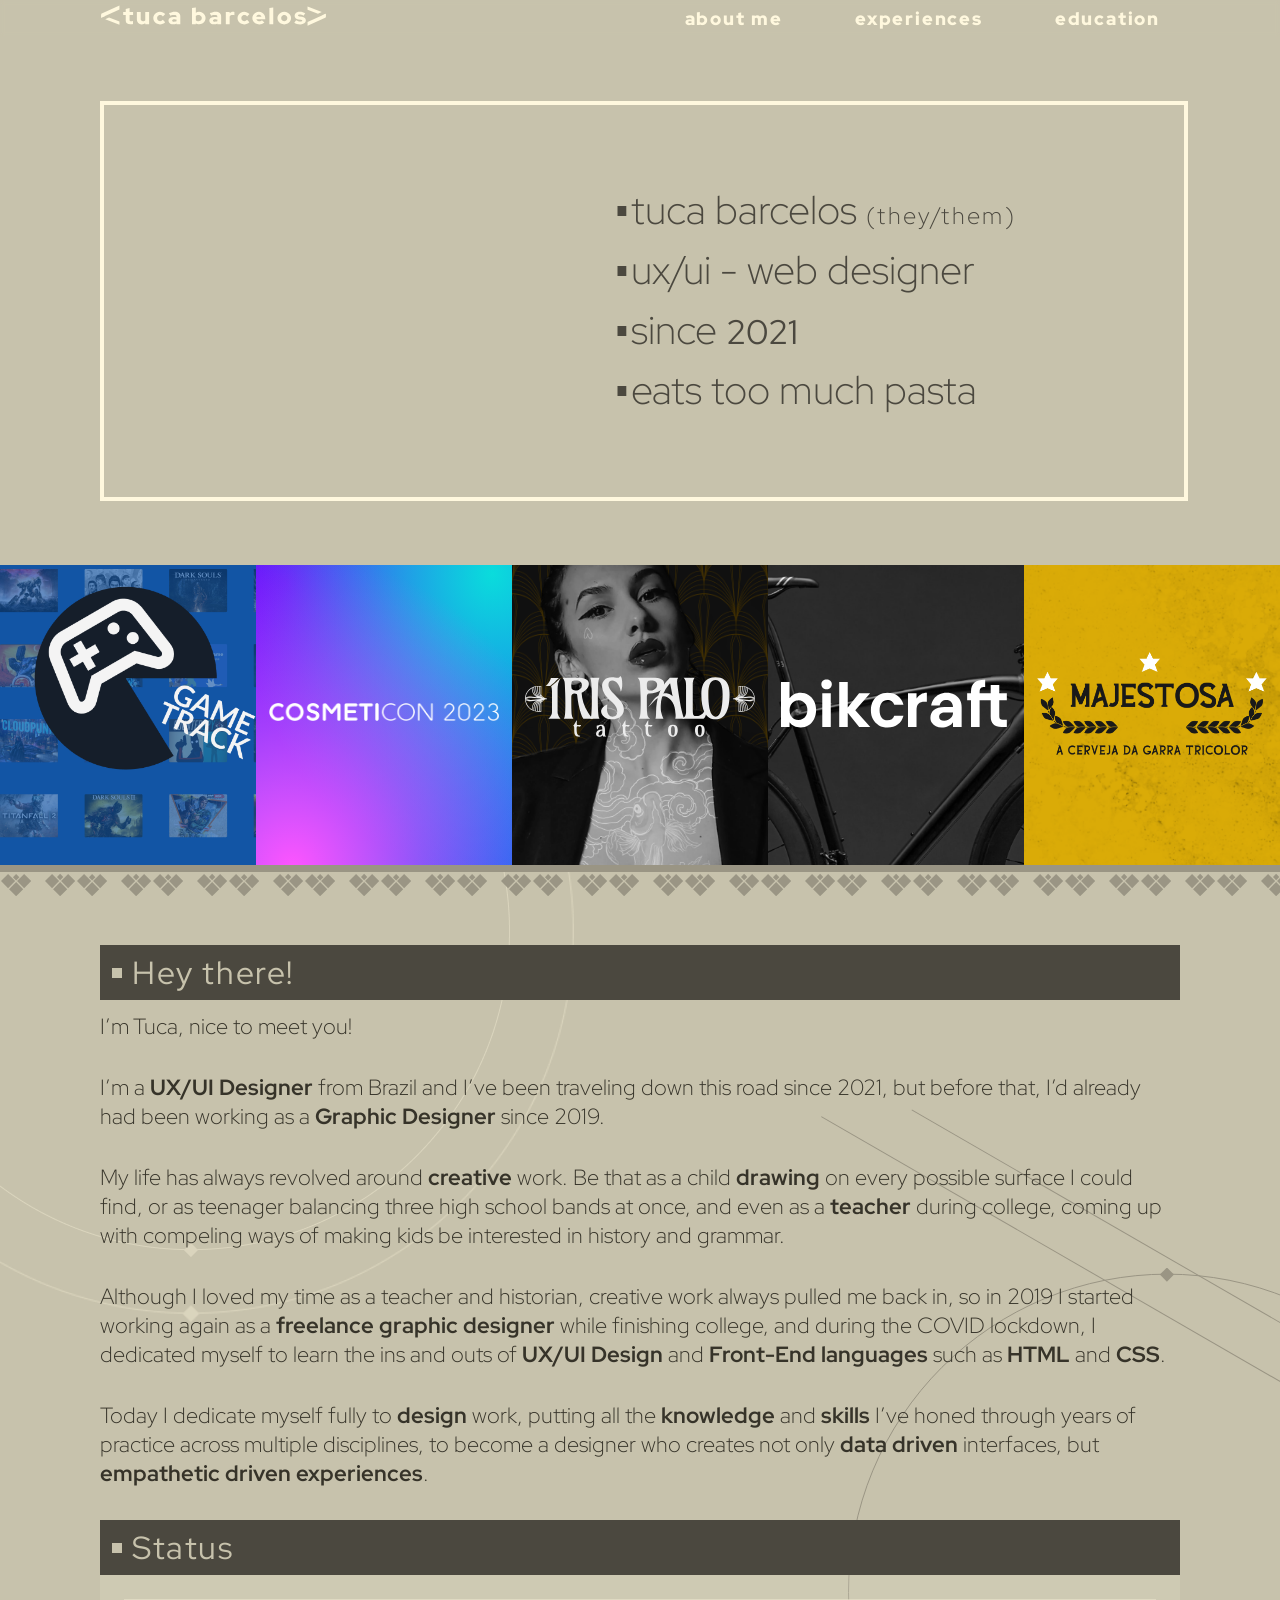
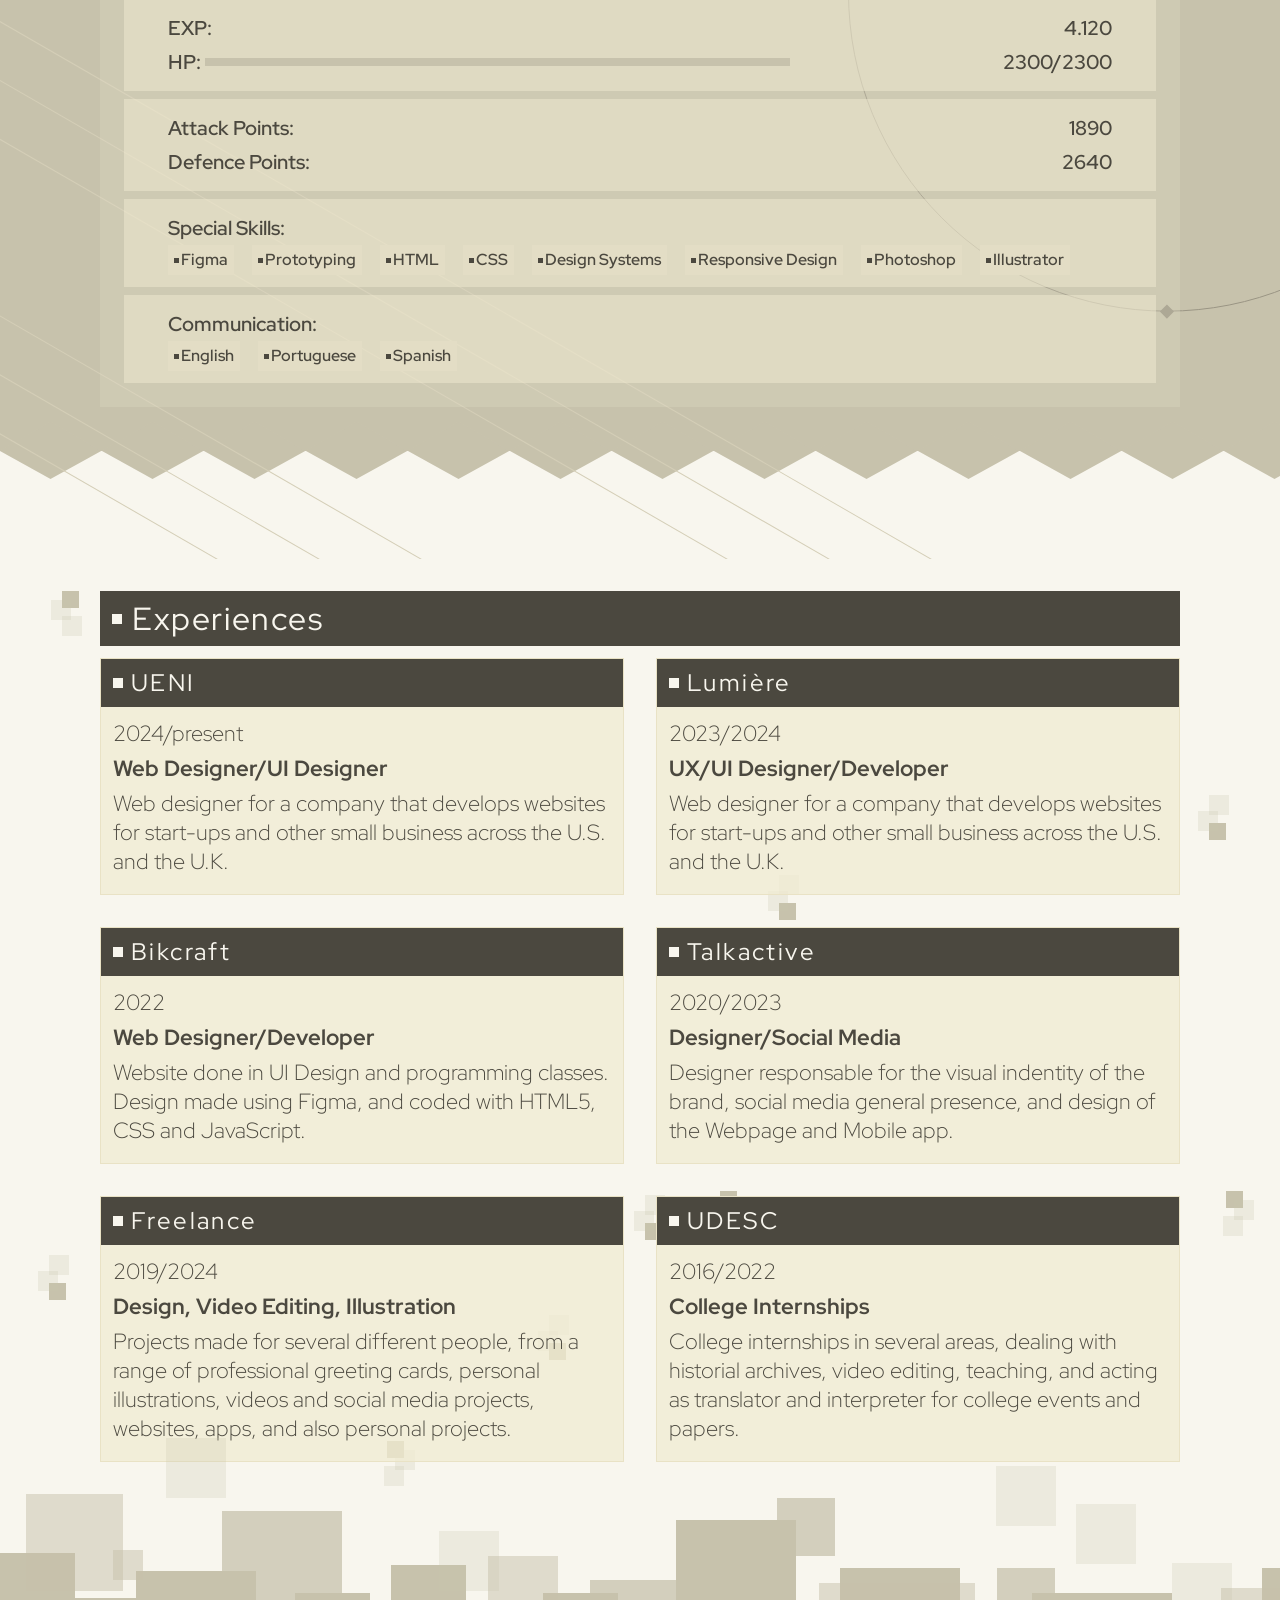
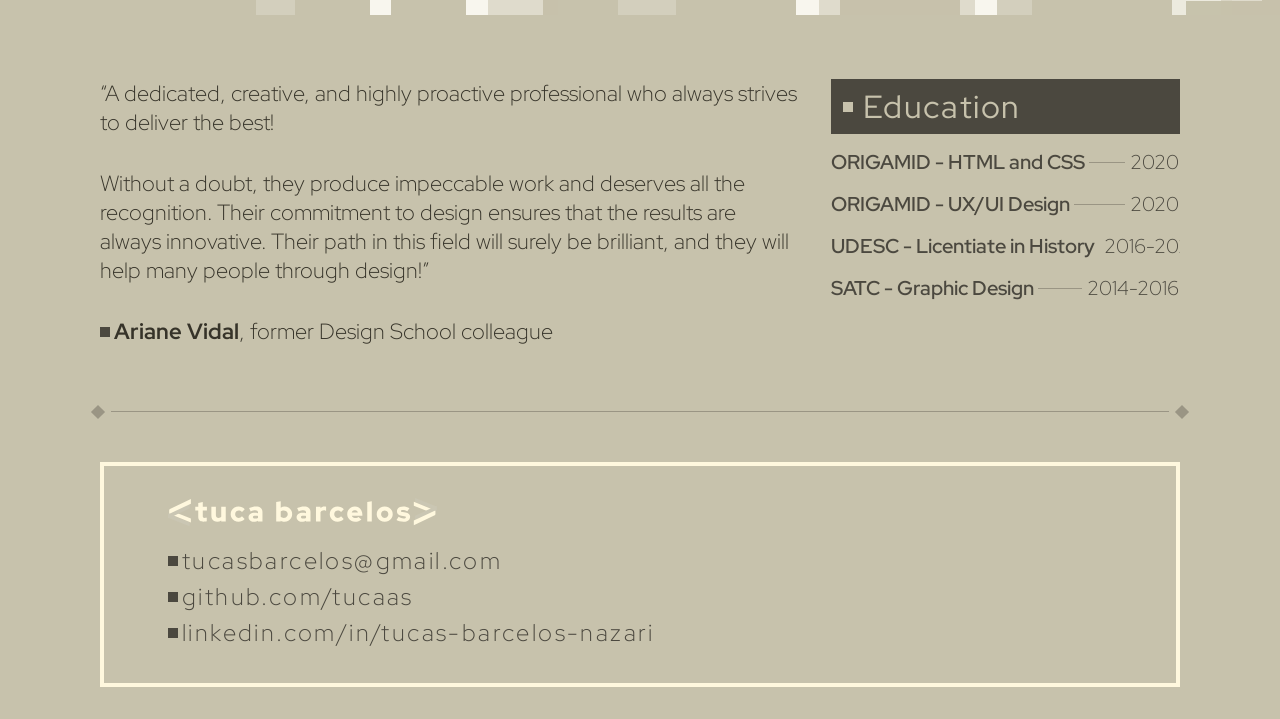
==== commit b93c2f01: "a lot" ====
--- a/index.html
+++ b/index.html
@@ -27,7 +27,7 @@
     <div class="container header">
       <div class="header-img">
         <a href="#header-menu">
-          <img src="./img/logo-n.svg" alt="tuca barcelos">
+          <img src="./img/logo.svg" alt="tuca barcelos">
         </a>
       </div>
       <ul class="header-menu">
--- a/css/style.css
+++ b/css/style.css
@@ -9,5 +9,9 @@
 @import "./home/edu.css";
 
 @import "./works/gt.css";
+@import "./works/cosmeticon.css";
+@import "./works/iris.css";
+@import "./works/bike.css";
+@import "./works/mj.css";
 
 @import "./projects/gametrack.css";
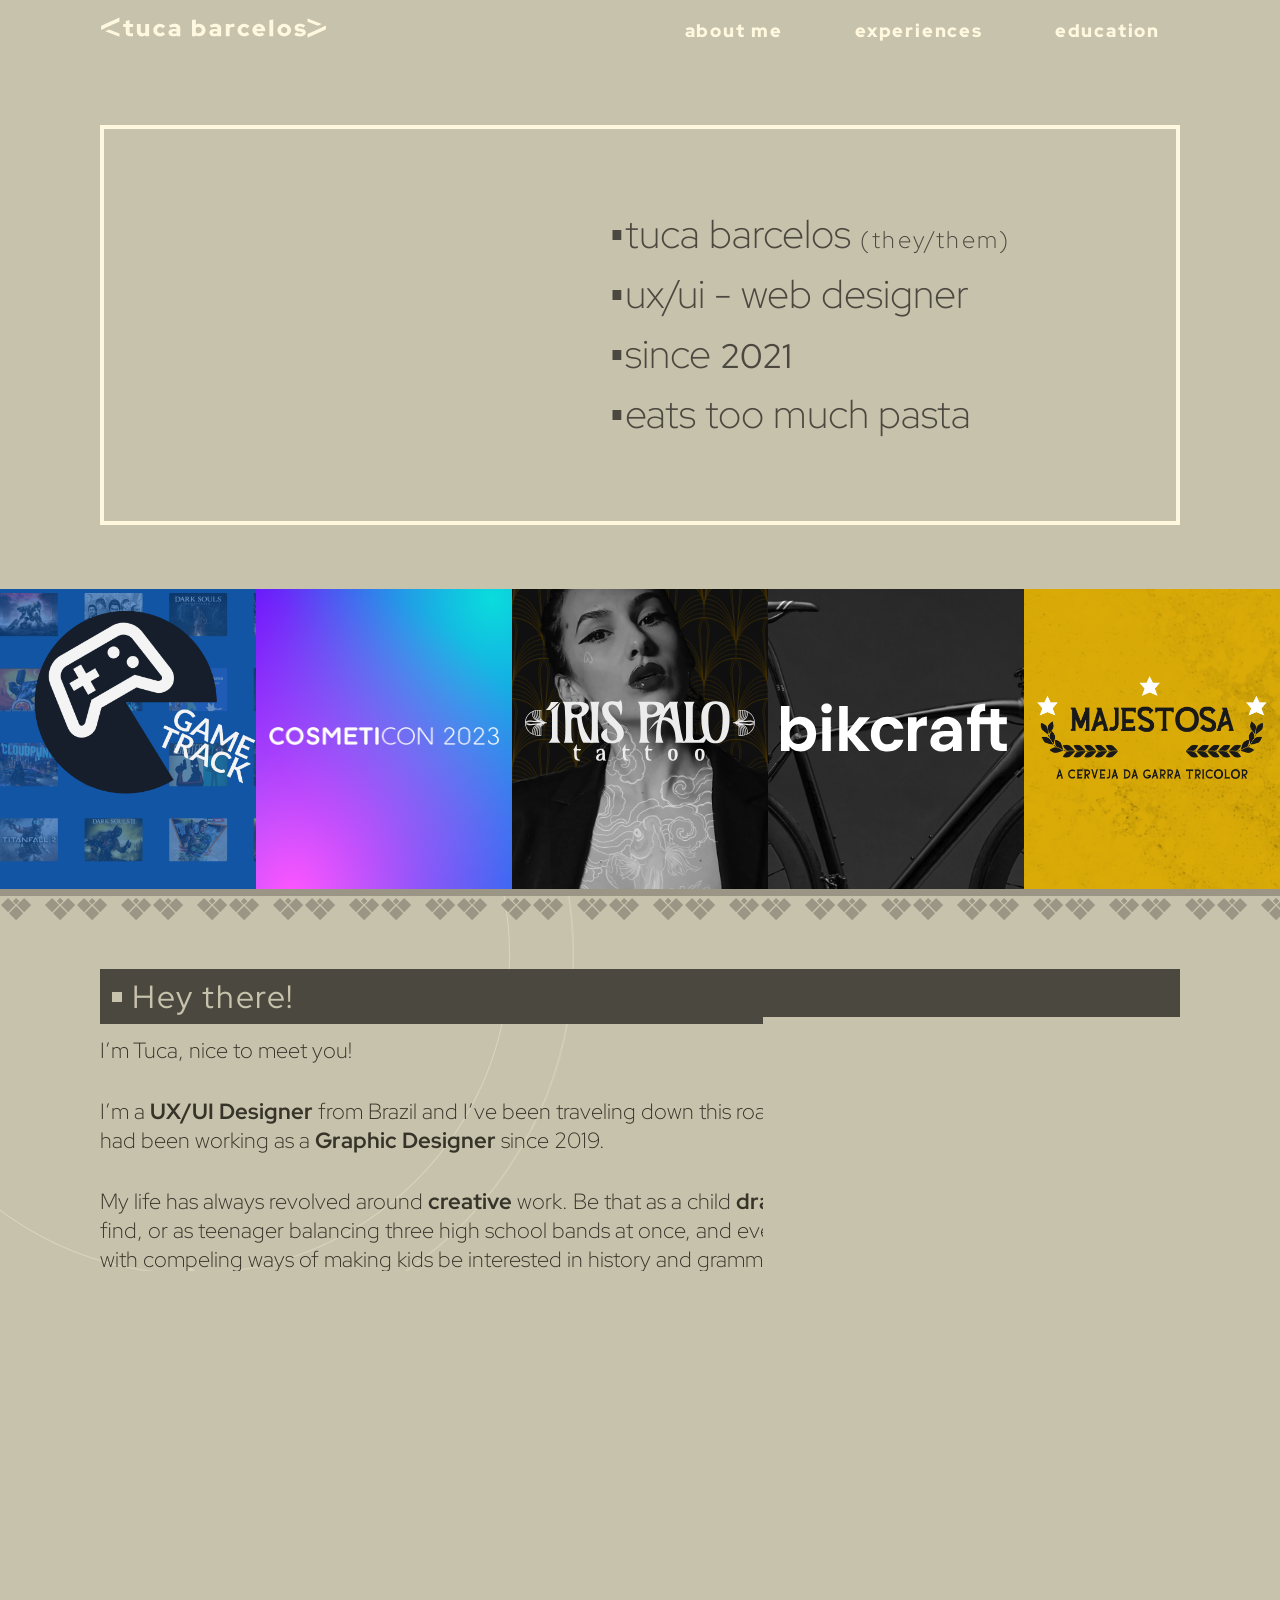
==== commit e3e756c4: "cabou por enquanto" ====
--- a/index.html
+++ b/index.html
@@ -24,7 +24,7 @@
 
 <body>
   <header class="header-bg" id="header-menu">
-    <div class="container header">
+    <div class="header">
       <div class="header-img">
         <a href="#header-menu">
           <img src="./img/logo.svg" alt="tuca barcelos">
@@ -35,6 +35,21 @@
         <li><a class="c1 fmenu" href="#experiences">experiences</a></li>
         <li><a class="c1 fmenu" href="#education">education</a></li>
       </ul>
+      <div class="dropdown">
+        <button class="dropbtn" onclick="openMenu()">
+          <a class="burger">
+            <span></span>
+            <span></span>
+            <span></span>
+            <span></span>
+          </a>
+        </button>
+        <div class="dropdown-content" id="mob-menu">
+          <a class="c1 fmenu" href="#about">about me</a>
+          <a class="c1 fmenu" href="#experiences">experiences</a>
+          <a class="c1 fmenu" href="#education">education</a>
+        </div>
+      </div>
     </div>
   </header>
 
